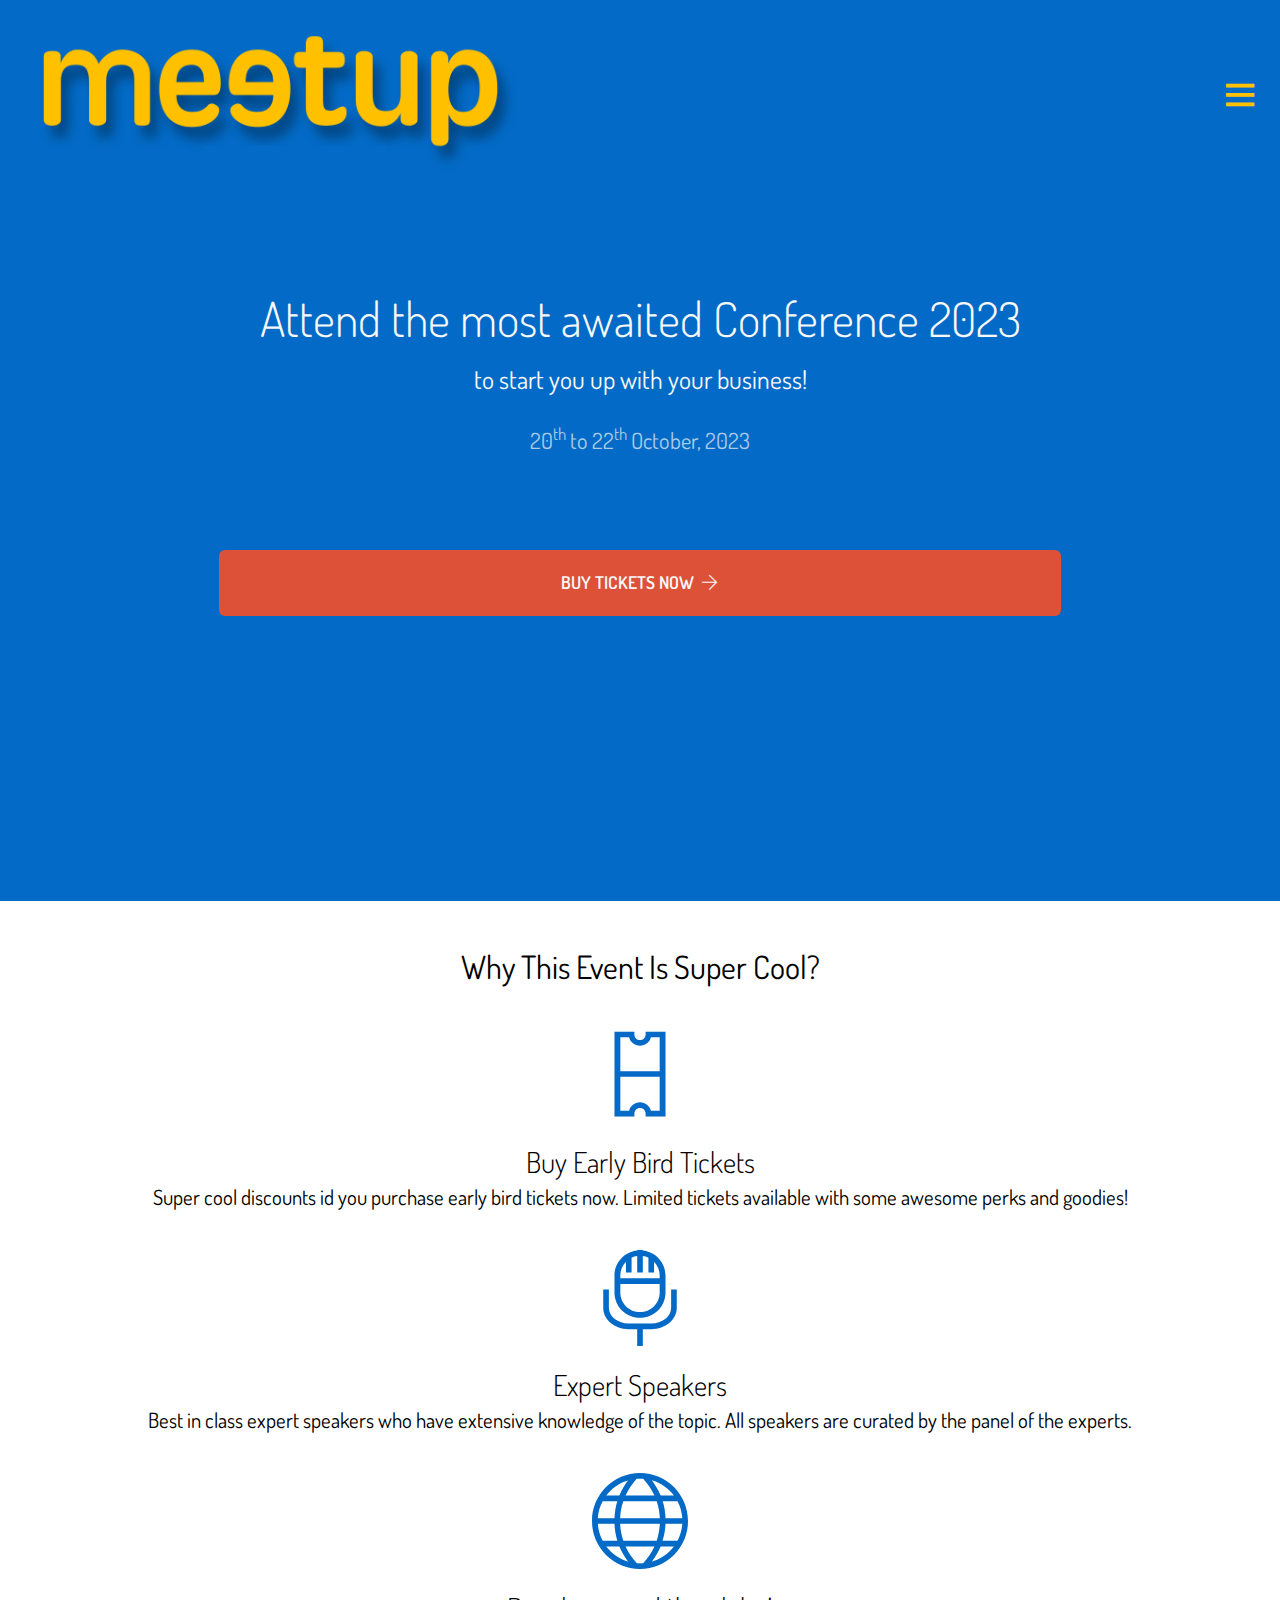
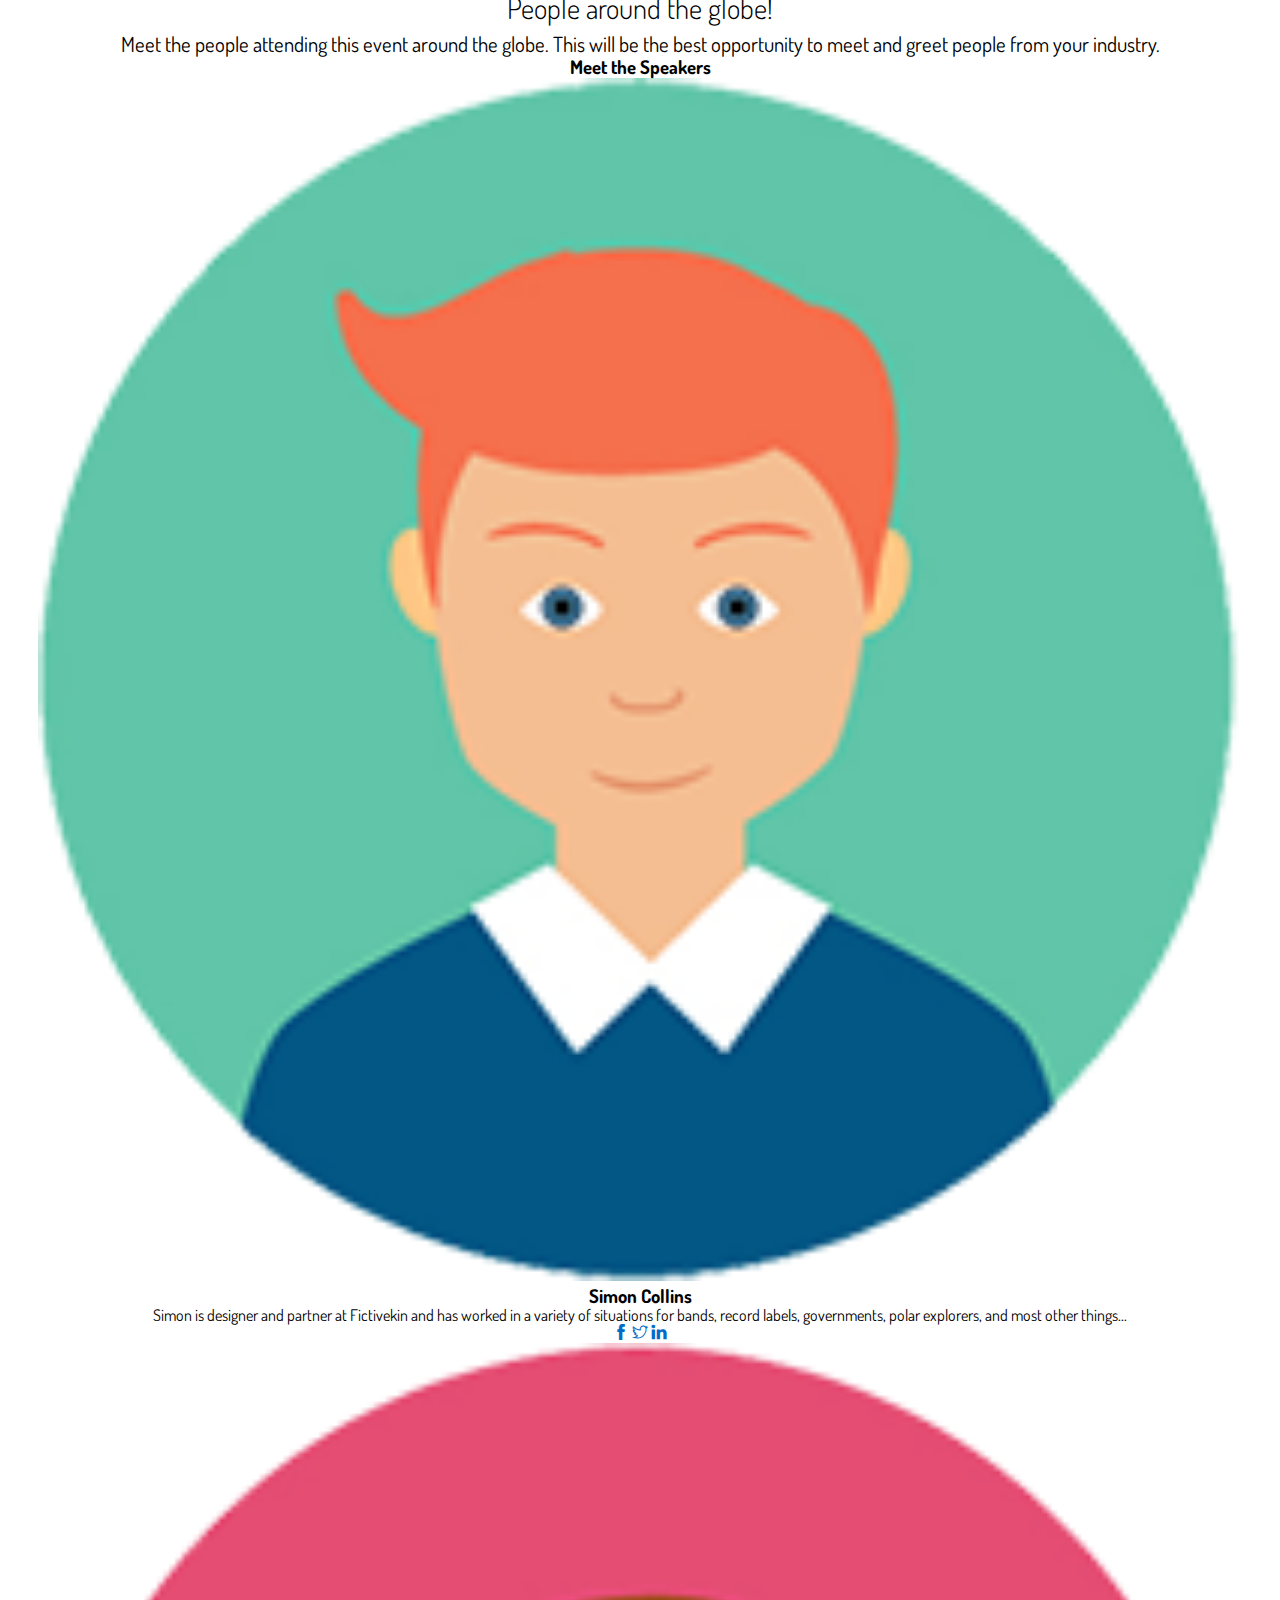
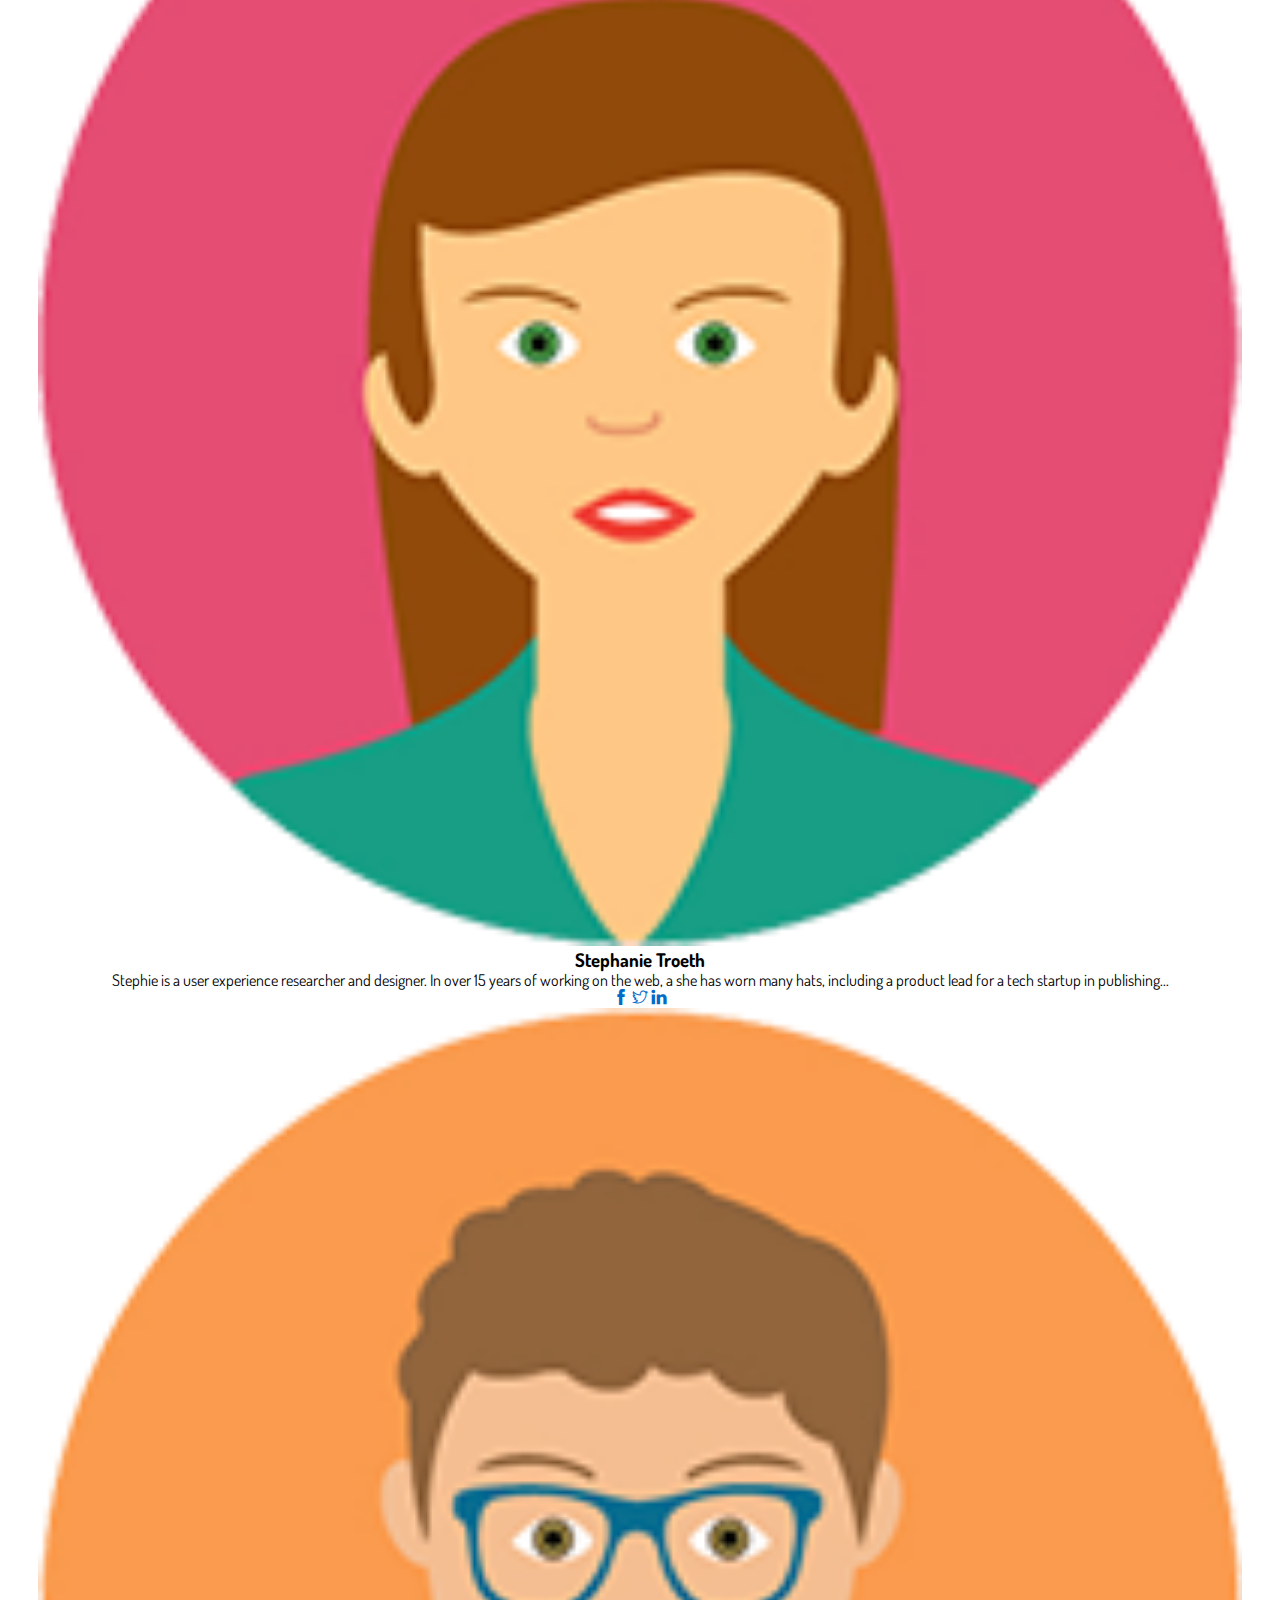
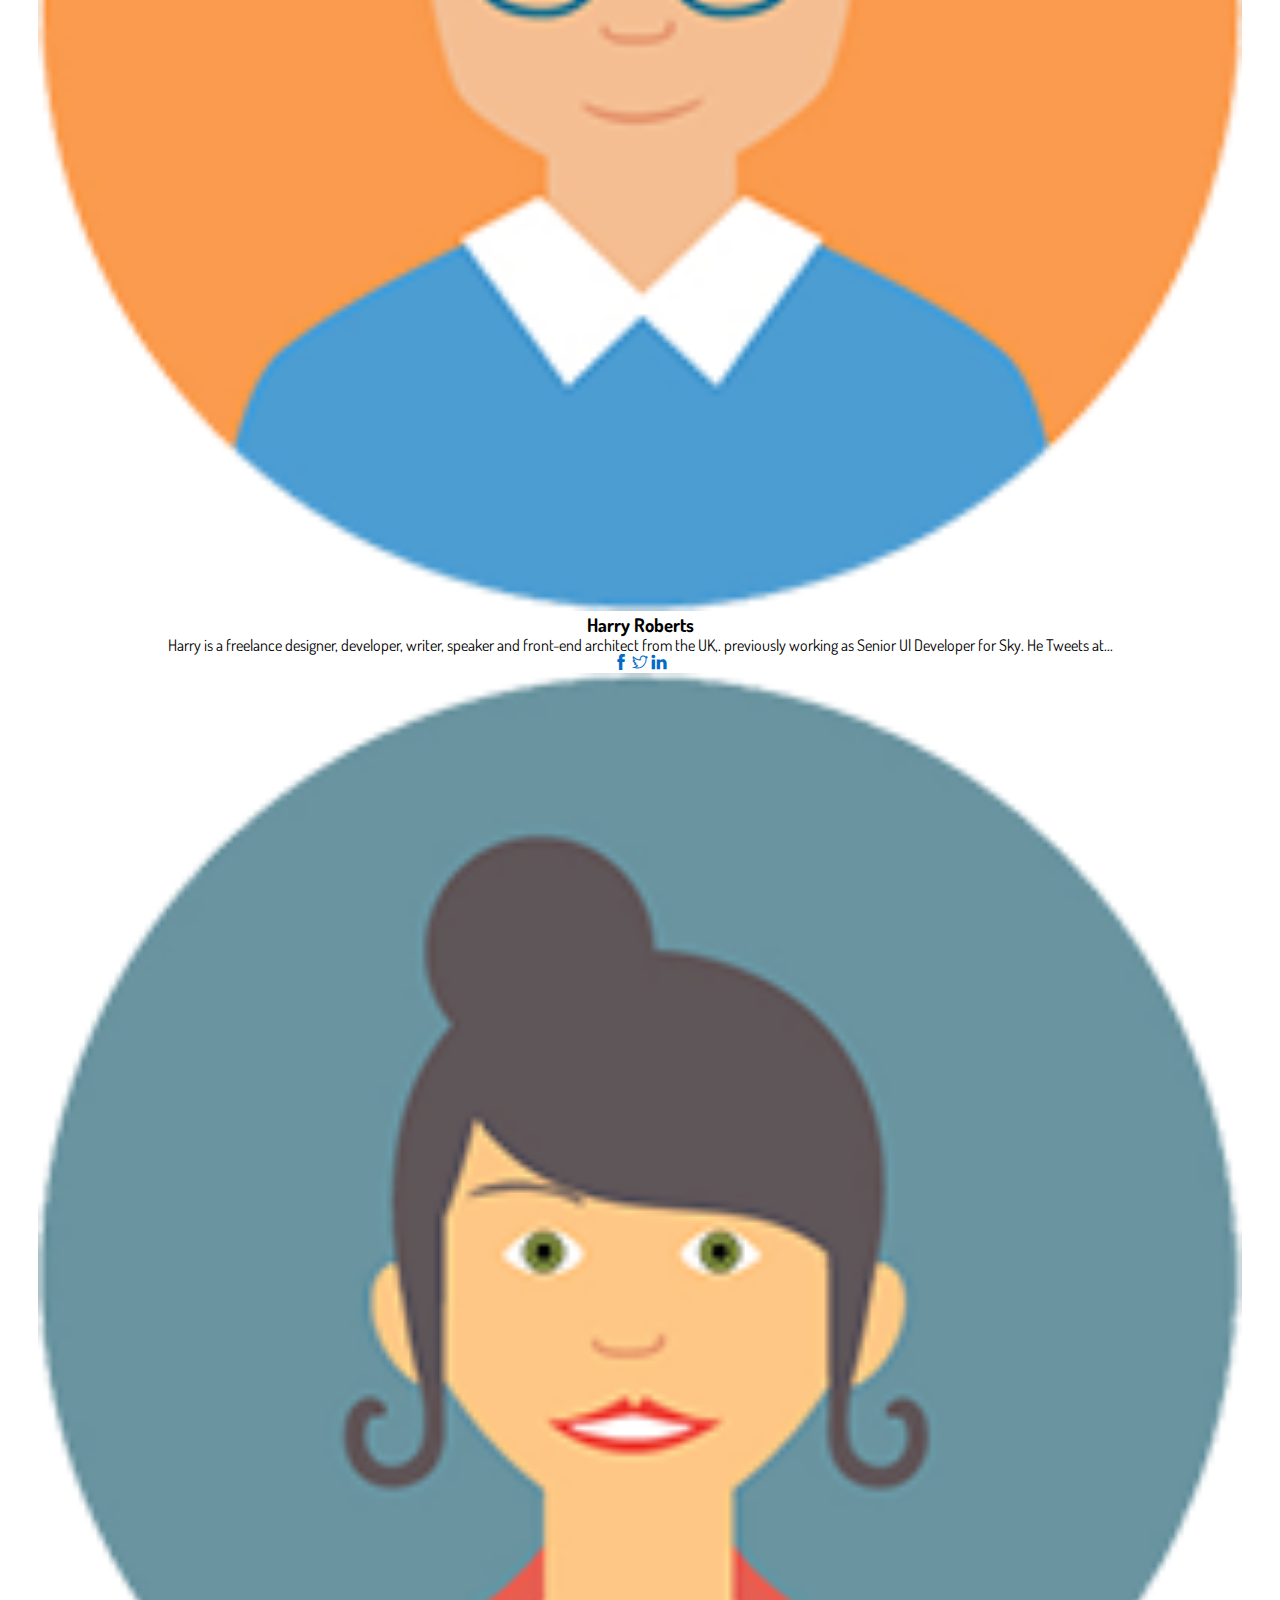
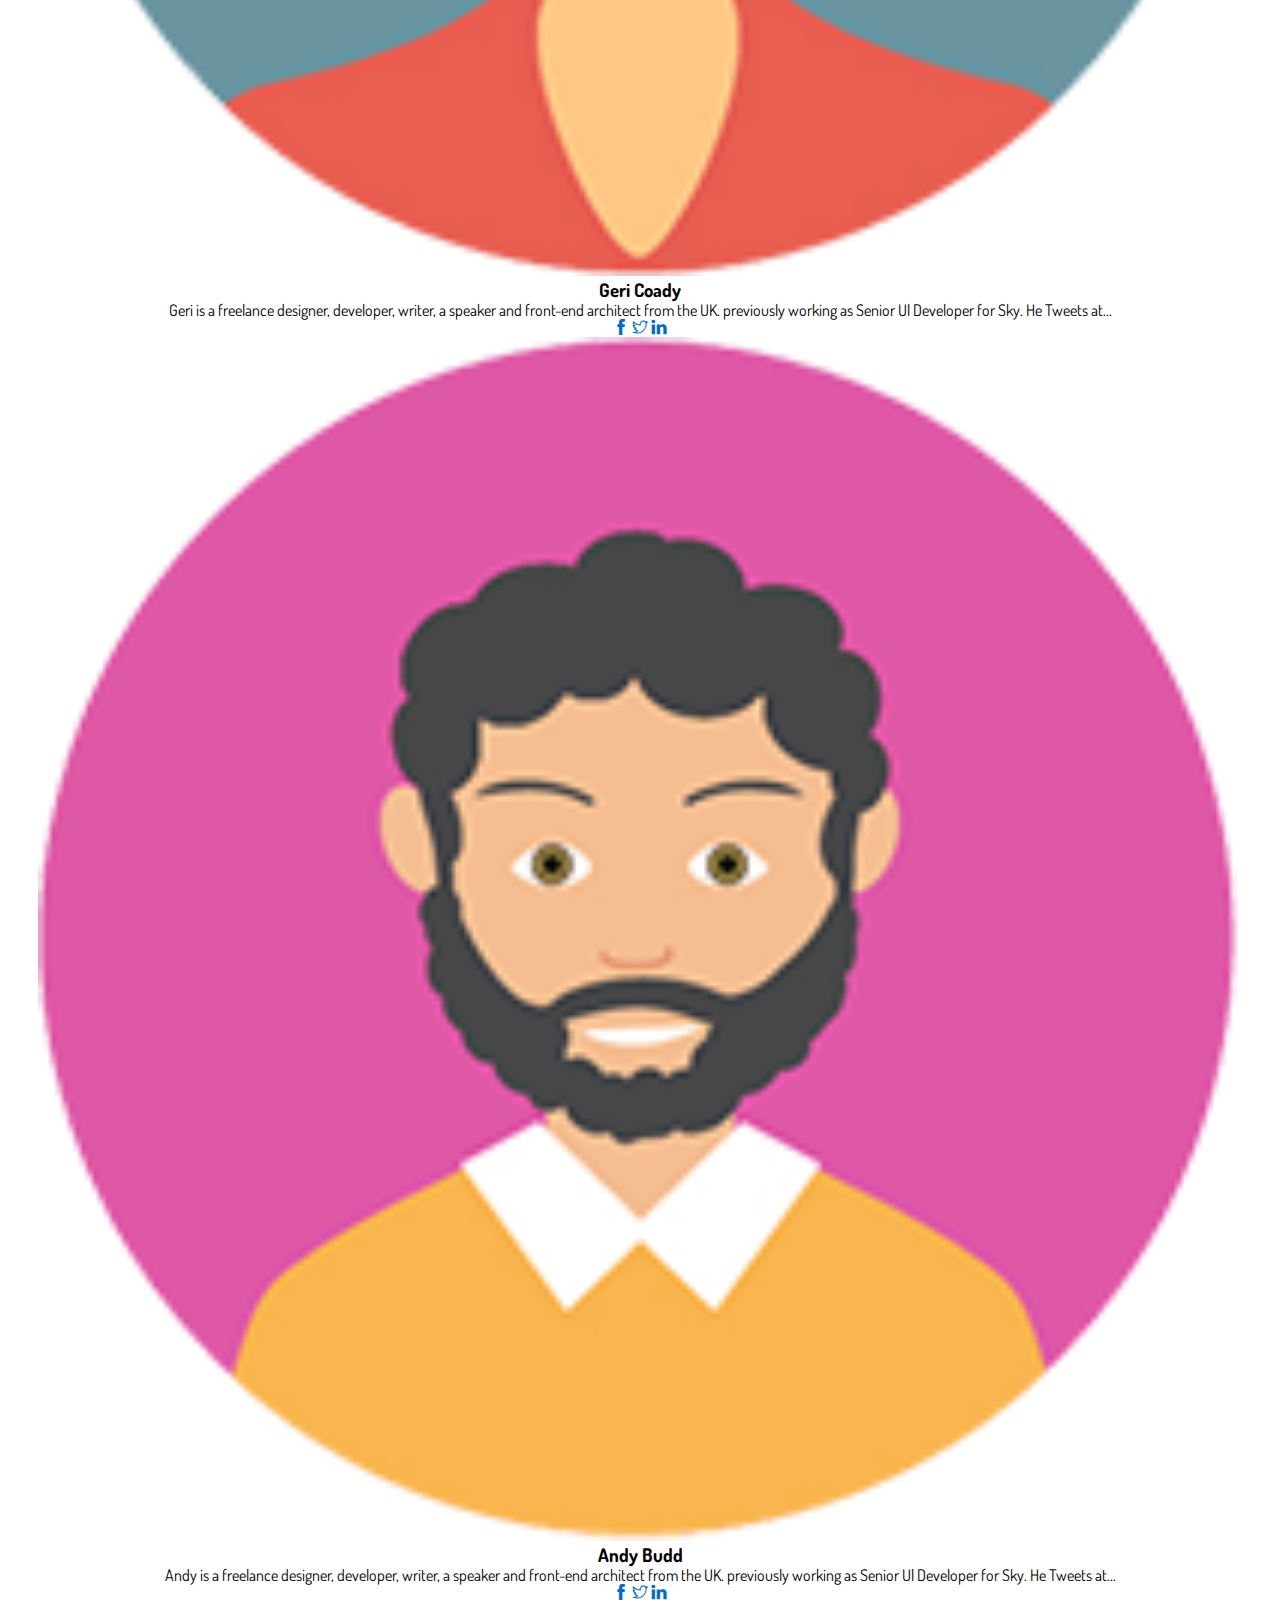
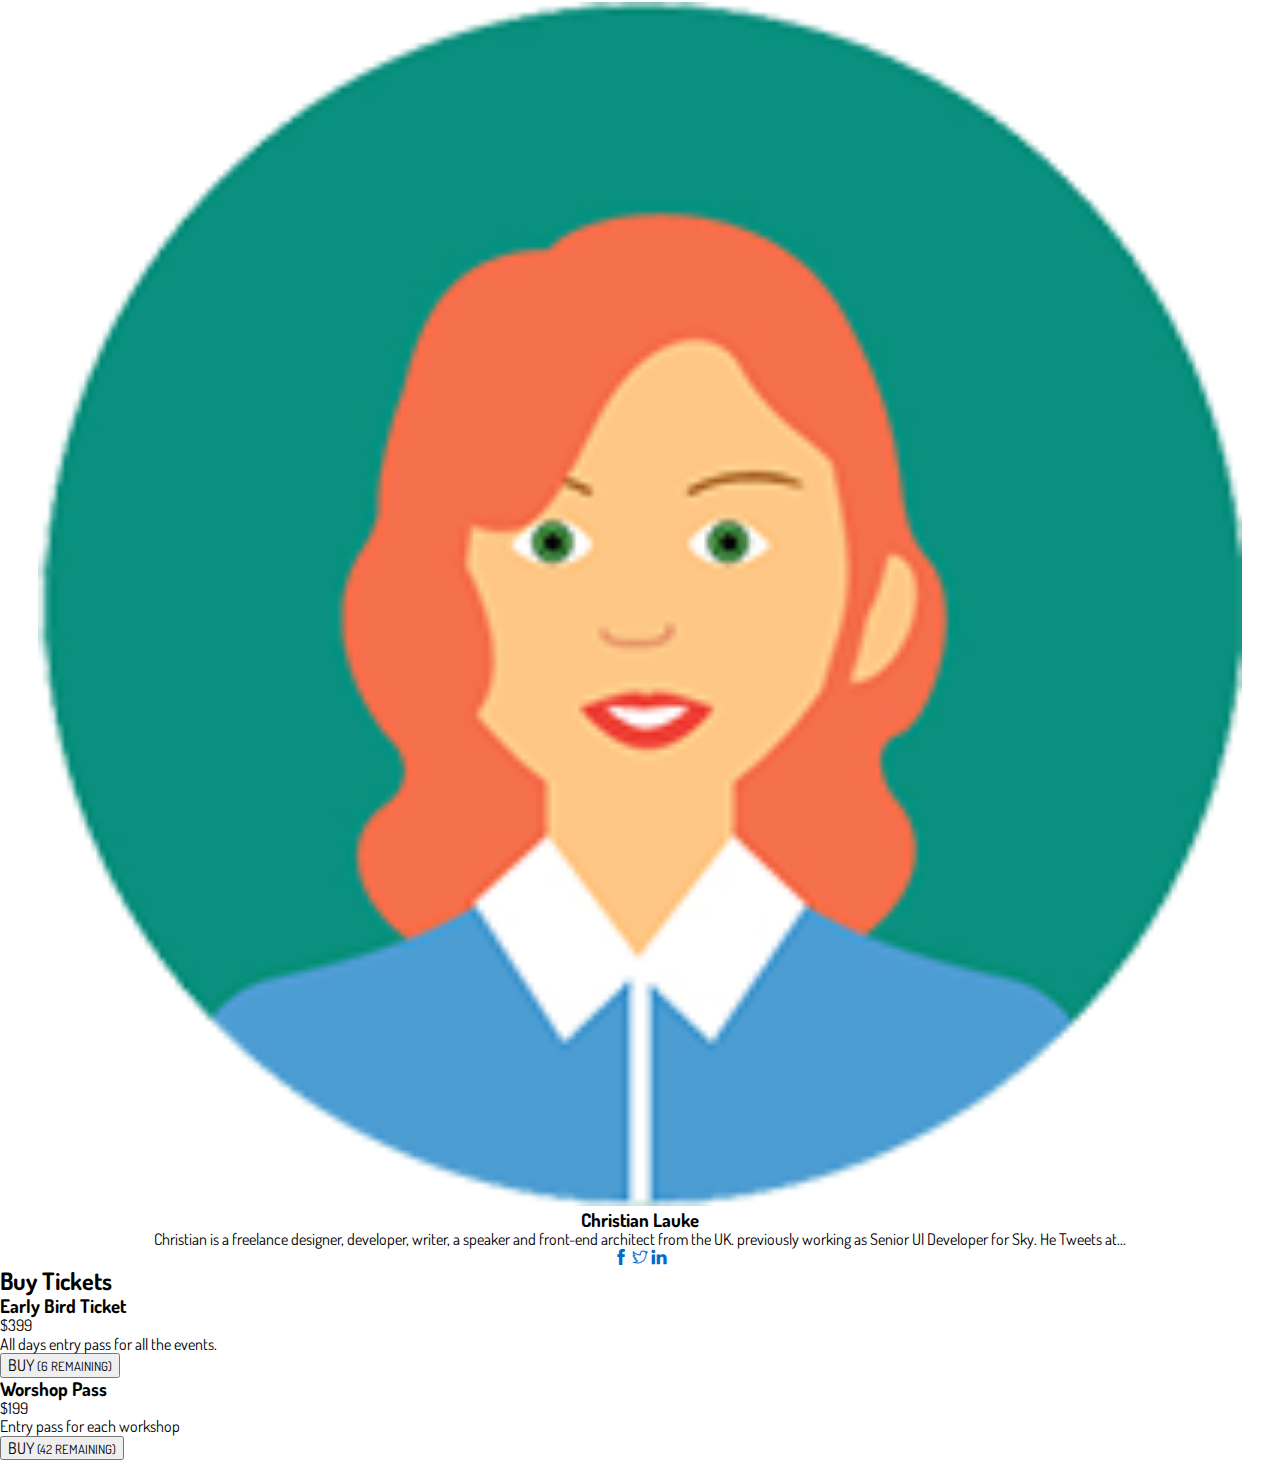
==== EX02-es_layout_meetup/index.html @ c88eb869 "new" ====
<!DOCTYPE html>
<html lang="en">
<head>
    <meta charset="UTF-8">
    <meta http-equiv="X-UA-Compatible" content="IE=edge">
    <meta name="viewport" content="width=device-width, initial-scale=1.0">
    <title>Document</title>
    <link rel="preconnect" href="https://fonts.googleapis.com">
    <link rel="preconnect" href="https://fonts.gstatic.com" crossorigin>
    <link rel="stylesheet" href="./css/normalize.css">
    <link href="https://fonts.googleapis.com/css2?family=Dosis:wght@200..800&display=swap" rel="stylesheet">
    <link rel="stylesheet" href="./icon-fonts/themify-icons.css">
    <link rel="stylesheet" href="./css/style.css">
</head>
<body>
    <section id="header">
        <div class="header-logo">
            <img src="./img/meetup-logo.png" alt="">
        </div>
        <div class="header-nav">
            <div class="burger-icon">
                <i class="ti-menu"></i>
            </div>
            <ul class="main-nav">
                <li class="nav-link">ABOUT</li>
                <li class="nav-link">BUY TICKETS</li>
                <li class="nav-link">SPEAKERS</li>
                <li class="nav-link">CAONTACT</li>
            </ul>
        </div>
    </section>
    <section class="hero">
        <div class="container">
            <div class="text-content">
                <h1 class="hero-title">
                    Attend the most awaited Conference 2023
                </h1>
                <p class="hero-p">
                    to start you up with your business!
                </p>
                <p class="hero-small">20<sup>th</sup> to 22<sup>th</sup> October, 2023</p>
                <div class="btn-hero">
                    <p>BUY TICKETS NOW</p>
                    <i class="ti-arrow-right"></i>
                </div>
                <div class="hero-img">
                    <img src="./img/rocket.png" alt="">
                </div>
            </div>
        </div>
    </section>
    <section class="main">
        <div class="container">
            <div class="main-actions">
                <h1 class="main-title">
                    Why This Event Is  Super Cool?
                </h1>
                <div class="action">
                    <div class="action-img">
                        <i class="ti-ticket"></i>
                    </div>
                    <h3 class="action-title">
                        Buy Early Bird Tickets
                    </h3>
                    <p class="action-p">
                        Super cool discounts id you purchase early bird tickets now. Limited tickets available with some awesome perks and goodies!
                    </p>
                </div>
                <div class="action">
                    <div class="action-img">
                        <i class="ti-microphone"></i>
                    </div>
                    <h3 class="action-title">
                        Expert Speakers
                    </h3>
                    <p class="action-p">
                        Best in class expert speakers who have extensive knowledge of the topic. All speakers are curated by the panel of the experts.
                    </p>
                </div>
                <div class="action">
                    <div class="action-img">
                        <i class="ti-world"></i>
                    </div>
                    <h3 class="action-title">
                        People around the globe!
                    </h3>
                    <p class="action-p">
                        Meet the people attending this event around the globe. This will be the best opportunity to meet and greet people from your industry.
                    </p>
                </div>
            </div>
            <div class="main-speakers">
                <h3 class="speakers-title">
                    Meet the Speakers
                </h3>
                <div class="speakers-cards">
                    <div class="speaker-card">
                        <div class="speaker-img">
                            <img src="./img/speaker-1.png" alt="">
                        </div>
                        <h3 class="speaker-name">
                            Simon Collins
                        </h3>
                        <p class="speaker-description">
                            Simon is designer and partner at Fictivekin and has worked in a variety of situations for bands, record labels, governments, polar explorers, and most other things...
                        </p>
                        <div class="speaker-social">
                            <i class="ti-facebook"></i>
                            <i class="ti-twitter"></i>
                            <i class="ti-linkedin"></i>
                        </div>
                    </div>
                    <div class="speaker-card">
                        <div class="speaker-img">
                            <img src="./img/speaker-2.png" alt="">
                        </div>
                        <h3 class="speaker-name">
                            Stephanie Troeth
                        </h3>
                        <p class="speaker-description">
                            Stephie is a user experience researcher and designer. In over 15 years of working on the web, a she has worn many hats, including a product lead for a tech startup in publishing...
                        </p>
                        <div class="speaker-social">
                            <i class="ti-facebook"></i>
                            <i class="ti-twitter"></i>
                            <i class="ti-linkedin"></i>
                        </div>
                    </div>
                    <div class="speaker-card">
                        <div class="speaker-img">
                            <img src="./img/speaker-3.png" alt="">
                        </div>
                        <h3 class="speaker-name">
                            Harry Roberts
                        </h3>
                        <p class="speaker-description">
                            Harry is a freelance designer, developer, writer, speaker and front-end architect from the UK,. previously working as Senior Ul Developer for Sky.
                            He Tweets at...
                        </p>
                        <div class="speaker-social">
                            <i class="ti-facebook"></i>
                            <i class="ti-twitter"></i>
                            <i class="ti-linkedin"></i>
                        </div>
                    </div>
                    <div class="speaker-card">
                        <div class="speaker-img">
                            <img src="./img/speaker-4.png" alt="">
                        </div>
                        <h3 class="speaker-name">
                            Geri Coady
                        </h3>
                        <p class="speaker-description">
                            Geri is a freelance designer, developer, writer, a speaker and front-end architect from the UK. previously working as Senior Ul Developer for Sky.
                            He Tweets at...
                        </p>
                        <div class="speaker-social">
                            <i class="ti-facebook"></i>
                            <i class="ti-twitter"></i>
                            <i class="ti-linkedin"></i>
                        </div>
                    </div>
                    <div class="speaker-card">
                        <div class="speaker-img">
                            <img src="./img/speaker-5.png" alt="">
                        </div>
                        <h3 class="speaker-name">
                            Andy Budd
                        </h3>
                        <p class="speaker-description">
                            Andy is a freelance designer, developer, writer, a speaker and front-end architect from the UK. previously working as Senior Ul Developer for Sky.
                            He Tweets at...
                        </p>
                        <div class="speaker-social">
                            <i class="ti-facebook"></i>
                            <i class="ti-twitter"></i>
                            <i class="ti-linkedin"></i>
                        </div>
                    </div>
                    <div class="speaker-card">
                        <div class="speaker-img">
                            <img src="./img/speaker-6.png" alt="">
                        </div>
                        <h3 class="speaker-name">
                            Christian Lauke
                        </h3>
                        <p class="speaker-description">
                            Christian is a freelance designer, developer, writer, a speaker and front-end architect from the UK. previously working as Senior Ul Developer for Sky.
                            He Tweets at...
                        </p>
                        <div class="speaker-social">
                            <i class="ti-facebook"></i>
                            <i class="ti-twitter"></i>
                            <i class="ti-linkedin"></i>
                        </div>
                    </div>
                </div>
        </div>
    </section>
    <section class="cta">
        <h2 class="cta-title">
            Buy Tickets
        </h2>
        <div class="cta-options">
            <div class="cta-option">
                <h3 class="cta-option-title">Early Bird Ticket</h3>
                <div class="cta-option-price">
                    $399
                </div>
                <p class="cta-option-description">
                    All days entry pass for all the events.
                </p>
                <button class="cta-option-btn">BUY <small>(6 REMAINING)</small></button>
            </div>
            <div class="cta-option">
                <h3 class="cta-option-title">Worshop Pass</h3>
                <div class="cta-option-price">
                    $199
                </div>
                <p class="cta-option-description">
                    Entry pass for each workshop
                </p>
                <button class="cta-option-btn">BUY <small>(42 REMAINING)</small></button>
            </div>
        </div>
    </section>
</body>
</html>
---- EX02-es_layout_meetup/icon-fonts/themify-icons.css ----
@font-face {
	font-family: 'themify';
	src:url('fonts/themify.eot?-fvbane');
	src:url('fonts/themify.eot?#iefix-fvbane') format('embedded-opentype'),
		url('fonts/themify.woff?-fvbane') format('woff'),
		url('fonts/themify.ttf?-fvbane') format('truetype'),
		url('fonts/themify.svg?-fvbane#themify') format('svg');
	font-weight: normal;
	font-style: normal;
}

[class^="ti-"], [class*=" ti-"] {
	font-family: 'themify';
	speak: none;
	font-style: normal;
	font-weight: normal;
	font-variant: normal;
	text-transform: none;
	line-height: 1;

	/* Better Font Rendering =========== */
	-webkit-font-smoothing: antialiased;
	-moz-osx-font-smoothing: grayscale;
}

.ti-wand:before {
	content: "\e600";
}
.ti-volume:before {
	content: "\e601";
}
.ti-user:before {
	content: "\e602";
}
.ti-unlock:before {
	content: "\e603";
}
.ti-unlink:before {
	content: "\e604";
}
.ti-trash:before {
	content: "\e605";
}
.ti-thought:before {
	content: "\e606";
}
.ti-target:before {
	content: "\e607";
}
.ti-tag:before {
	content: "\e608";
}
.ti-tablet:before {
	content: "\e609";
}
.ti-star:before {
	content: "\e60a";
}
.ti-spray:before {
	content: "\e60b";
}
.ti-signal:before {
	content: "\e60c";
}
.ti-shopping-cart:before {
	content: "\e60d";
}
.ti-shopping-cart-full:before {
	content: "\e60e";
}
.ti-settings:before {
	content: "\e60f";
}
.ti-search:before {
	content: "\e610";
}
.ti-zoom-in:before {
	content: "\e611";
}
.ti-zoom-out:before {
	content: "\e612";
}
.ti-cut:before {
	content: "\e613";
}
.ti-ruler:before {
	content: "\e614";
}
.ti-ruler-pencil:before {
	content: "\e615";
}
.ti-ruler-alt:before {
	content: "\e616";
}
.ti-bookmark:before {
	content: "\e617";
}
.ti-bookmark-alt:before {
	content: "\e618";
}
.ti-reload:before {
	content: "\e619";
}
.ti-plus:before {
	content: "\e61a";
}
.ti-pin:before {
	content: "\e61b";
}
.ti-pencil:before {
	content: "\e61c";
}
.ti-pencil-alt:before {
	content: "\e61d";
}
.ti-paint-roller:before {
	content: "\e61e";
}
.ti-paint-bucket:before {
	content: "\e61f";
}
.ti-na:before {
	content: "\e620";
}
.ti-mobile:before {
	content: "\e621";
}
.ti-minus:before {
	content: "\e622";
}
.ti-medall:before {
	content: "\e623";
}
.ti-medall-alt:before {
	content: "\e624";
}
.ti-marker:before {
	content: "\e625";
}
.ti-marker-alt:before {
	content: "\e626";
}
.ti-arrow-up:before {
	content: "\e627";
}
.ti-arrow-right:before {
	content: "\e628";
}
.ti-arrow-left:before {
	content: "\e629";
}
.ti-arrow-down:before {
	content: "\e62a";
}
.ti-lock:before {
	content: "\e62b";
}
.ti-location-arrow:before {
	content: "\e62c";
}
.ti-link:before {
	content: "\e62d";
}
.ti-layout:before {
	content: "\e62e";
}
.ti-layers:before {
	content: "\e62f";
}
.ti-layers-alt:before {
	content: "\e630";
}
.ti-key:before {
	content: "\e631";
}
.ti-import:before {
	content: "\e632";
}
.ti-image:before {
	content: "\e633";
}
.ti-heart:before {
	content: "\e634";
}
.ti-heart-broken:before {
	content: "\e635";
}
.ti-hand-stop:before {
	content: "\e636";
}
.ti-hand-open:before {
	content: "\e637";
}
.ti-hand-drag:before {
	content: "\e638";
}
.ti-folder:before {
	content: "\e639";
}
.ti-flag:before {
	content: "\e63a";
}
.ti-flag-alt:before {
	content: "\e63b";
}
.ti-flag-alt-2:before {
	content: "\e63c";
}
.ti-eye:before {
	content: "\e63d";
}
.ti-export:before {
	content: "\e63e";
}
.ti-exchange-vertical:before {
	content: "\e63f";
}
.ti-desktop:before {
	content: "\e640";
}
.ti-cup:before {
	content: "\e641";
}
.ti-crown:before {
	content: "\e642";
}
.ti-comments:before {
	content: "\e643";
}
.ti-comment:before {
	content: "\e644";
}
.ti-comment-alt:before {
	content: "\e645";
}
.ti-close:before {
	content: "\e646";
}
.ti-clip:before {
	content: "\e647";
}
.ti-angle-up:before {
	content: "\e648";
}
.ti-angle-right:before {
	content: "\e649";
}
.ti-angle-left:before {
	content: "\e64a";
}
.ti-angle-down:before {
	content: "\e64b";
}
.ti-check:before {
	content: "\e64c";
}
.ti-check-box:before {
	content: "\e64d";
}
.ti-camera:before {
	content: "\e64e";
}
.ti-announcement:before {
	content: "\e64f";
}
.ti-brush:before {
	content: "\e650";
}
.ti-briefcase:before {
	content: "\e651";
}
.ti-bolt:before {
	content: "\e652";
}
.ti-bolt-alt:before {
	content: "\e653";
}
.ti-blackboard:before {
	content: "\e654";
}
.ti-bag:before {
	content: "\e655";
}
.ti-move:before {
	content: "\e656";
}
.ti-arrows-vertical:before {
	content: "\e657";
}
.ti-arrows-horizontal:before {
	content: "\e658";
}
.ti-fullscreen:before {
	content: "\e659";
}
.ti-arrow-top-right:before {
	content: "\e65a";
}
.ti-arrow-top-left:before {
	content: "\e65b";
}
.ti-arrow-circle-up:before {
	content: "\e65c";
}
.ti-arrow-circle-right:before {
	content: "\e65d";
}
.ti-arrow-circle-left:before {
	content: "\e65e";
}
.ti-arrow-circle-down:before {
	content: "\e65f";
}
.ti-angle-double-up:before {
	content: "\e660";
}
.ti-angle-double-right:before {
	content: "\e661";
}
.ti-angle-double-left:before {
	content: "\e662";
}
.ti-angle-double-down:before {
	content: "\e663";
}
.ti-zip:before {
	content: "\e664";
}
.ti-world:before {
	content: "\e665";
}
.ti-wheelchair:before {
	content: "\e666";
}
.ti-view-list:before {
	content: "\e667";
}
.ti-view-list-alt:before {
	content: "\e668";
}
.ti-view-grid:before {
	content: "\e669";
}
.ti-uppercase:before {
	content: "\e66a";
}
.ti-upload:before {
	content: "\e66b";
}
.ti-underline:before {
	content: "\e66c";
}
.ti-truck:before {
	content: "\e66d";
}
.ti-timer:before {
	content: "\e66e";
}
.ti-ticket:before {
	content: "\e66f";
}
.ti-thumb-up:before {
	content: "\e670";
}
.ti-thumb-down:before {
	content: "\e671";
}
.ti-text:before {
	content: "\e672";
}
.ti-stats-up:before {
	content: "\e673";
}
.ti-stats-down:before {
	content: "\e674";
}
.ti-split-v:before {
	content: "\e675";
}
.ti-split-h:before {
	content: "\e676";
}
.ti-smallcap:before {
	content: "\e677";
}
.ti-shine:before {
	content: "\e678";
}
.ti-shift-right:before {
	content: "\e679";
}
.ti-shift-left:before {
	content: "\e67a";
}
.ti-shield:before {
	content: "\e67b";
}
.ti-notepad:before {
	content: "\e67c";
}
.ti-server:before {
	content: "\e67d";
}
.ti-quote-right:before {
	content: "\e67e";
}
.ti-quote-left:before {
	content: "\e67f";
}
.ti-pulse:before {
	content: "\e680";
}
.ti-printer:before {
	content: "\e681";
}
.ti-power-off:before {
	content: "\e682";
}
.ti-plug:before {
	content: "\e683";
}
.ti-pie-chart:before {
	content: "\e684";
}
.ti-paragraph:before {
	content: "\e685";
}
.ti-panel:before {
	content: "\e686";
}
.ti-package:before {
	content: "\e687";
}
.ti-music:before {
	content: "\e688";
}
.ti-music-alt:before {
	content: "\e689";
}
.ti-mouse:before {
	content: "\e68a";
}
.ti-mouse-alt:before {
	content: "\e68b";
}
.ti-money:before {
	content: "\e68c";
}
.ti-microphone:before {
	content: "\e68d";
}
.ti-menu:before {
	content: "\e68e";
}
.ti-menu-alt:before {
	content: "\e68f";
}
.ti-map:before {
	content: "\e690";
}
.ti-map-alt:before {
	content: "\e691";
}
.ti-loop:before {
	content: "\e692";
}
.ti-location-pin:before {
	content: "\e693";
}
.ti-list:before {
	content: "\e694";
}
.ti-light-bulb:before {
	content: "\e695";
}
.ti-Italic:before {
	content: "\e696";
}
.ti-info:before {
	content: "\e697";
}
.ti-infinite:before {
	content: "\e698";
}
.ti-id-badge:before {
	content: "\e699";
}
.ti-hummer:before {
	content: "\e69a";
}
.ti-home:before {
	content: "\e69b";
}
.ti-help:before {
	content: "\e69c";
}
.ti-headphone:before {
	content: "\e69d";
}
.ti-harddrives:before {
	content: "\e69e";
}
.ti-harddrive:before {
	content: "\e69f";
}
.ti-gift:before {
	content: "\e6a0";
}
.ti-game:before {
	content: "\e6a1";
}
.ti-filter:before {
	content: "\e6a2";
}
.ti-files:before {
	content: "\e6a3";
}
.ti-file:before {
	content: "\e6a4";
}
.ti-eraser:before {
	content: "\e6a5";
}
.ti-envelope:before {
	content: "\e6a6";
}
.ti-download:before {
	content: "\e6a7";
}
.ti-direction:before {
	content: "\e6a8";
}
.ti-direction-alt:before {
	content: "\e6a9";
}
.ti-dashboard:before {
	content: "\e6aa";
}
.ti-control-stop:before {
	content: "\e6ab";
}
.ti-control-shuffle:before {
	content: "\e6ac";
}
.ti-control-play:before {
	content: "\e6ad";
}
.ti-control-pause:before {
	content: "\e6ae";
}
.ti-control-forward:before {
	content: "\e6af";
}
.ti-control-backward:before {
	content: "\e6b0";
}
.ti-cloud:before {
	content: "\e6b1";
}
.ti-cloud-up:before {
	content: "\e6b2";
}
.ti-cloud-down:before {
	content: "\e6b3";
}
.ti-clipboard:before {
	content: "\e6b4";
}
.ti-car:before {
	content: "\e6b5";
}
.ti-calendar:before {
	content: "\e6b6";
}
.ti-book:before {
	content: "\e6b7";
}
.ti-bell:before {
	content: "\e6b8";
}
.ti-basketball:before {
	content: "\e6b9";
}
.ti-bar-chart:before {
	content: "\e6ba";
}
.ti-bar-chart-alt:before {
	content: "\e6bb";
}
.ti-back-right:before {
	content: "\e6bc";
}
.ti-back-left:before {
	content: "\e6bd";
}
.ti-arrows-corner:before {
	content: "\e6be";
}
.ti-archive:before {
	content: "\e6bf";
}
.ti-anchor:before {
	content: "\e6c0";
}
.ti-align-right:before {
	content: "\e6c1";
}
.ti-align-left:before {
	content: "\e6c2";
}
.ti-align-justify:before {
	content: "\e6c3";
}
.ti-align-center:before {
	content: "\e6c4";
}
.ti-alert:before {
	content: "\e6c5";
}
.ti-alarm-clock:before {
	content: "\e6c6";
}
.ti-agenda:before {
	content: "\e6c7";
}
.ti-write:before {
	content: "\e6c8";
}
.ti-window:before {
	content: "\e6c9";
}
.ti-widgetized:before {
	content: "\e6ca";
}
.ti-widget:before {
	content: "\e6cb";
}
.ti-widget-alt:before {
	content: "\e6cc";
}
.ti-wallet:before {
	content: "\e6cd";
}
.ti-video-clapper:before {
	content: "\e6ce";
}
.ti-video-camera:before {
	content: "\e6cf";
}
.ti-vector:before {
	content: "\e6d0";
}
.ti-themify-logo:before {
	content: "\e6d1";
}
.ti-themify-favicon:before {
	content: "\e6d2";
}
.ti-themify-favicon-alt:before {
	content: "\e6d3";
}
.ti-support:before {
	content: "\e6d4";
}
.ti-stamp:before {
	content: "\e6d5";
}
.ti-split-v-alt:before {
	content: "\e6d6";
}
.ti-slice:before {
	content: "\e6d7";
}
.ti-shortcode:before {
	content: "\e6d8";
}
.ti-shift-right-alt:before {
	content: "\e6d9";
}
.ti-shift-left-alt:before {
	content: "\e6da";
}
.ti-ruler-alt-2:before {
	content: "\e6db";
}
.ti-receipt:before {
	content: "\e6dc";
}
.ti-pin2:before {
	content: "\e6dd";
}
.ti-pin-alt:before {
	content: "\e6de";
}
.ti-pencil-alt2:before {
	content: "\e6df";
}
.ti-palette:before {
	content: "\e6e0";
}
.ti-more:before {
	content: "\e6e1";
}
.ti-more-alt:before {
	content: "\e6e2";
}
.ti-microphone-alt:before {
	content: "\e6e3";
}
.ti-magnet:before {
	content: "\e6e4";
}
.ti-line-double:before {
	content: "\e6e5";
}
.ti-line-dotted:before {
	content: "\e6e6";
}
.ti-line-dashed:before {
	content: "\e6e7";
}
.ti-layout-width-full:before {
	content: "\e6e8";
}
.ti-layout-width-default:before {
	content: "\e6e9";
}
.ti-layout-width-default-alt:before {
	content: "\e6ea";
}
.ti-layout-tab:before {
	content: "\e6eb";
}
.ti-layout-tab-window:before {
	content: "\e6ec";
}
.ti-layout-tab-v:before {
	content: "\e6ed";
}
.ti-layout-tab-min:before {
	content: "\e6ee";
}
.ti-layout-slider:before {
	content: "\e6ef";
}
.ti-layout-slider-alt:before {
	content: "\e6f0";
}
.ti-layout-sidebar-right:before {
	content: "\e6f1";
}
.ti-layout-sidebar-none:before {
	content: "\e6f2";
}
.ti-layout-sidebar-left:before {
	content: "\e6f3";
}
.ti-layout-placeholder:before {
	content: "\e6f4";
}
.ti-layout-menu:before {
	content: "\e6f5";
}
.ti-layout-menu-v:before {
	content: "\e6f6";
}
.ti-layout-menu-separated:before {
	content: "\e6f7";
}
.ti-layout-menu-full:before {
	content: "\e6f8";
}
.ti-layout-media-right-alt:before {
	content: "\e6f9";
}
.ti-layout-media-right:before {
	content: "\e6fa";
}
.ti-layout-media-overlay:before {
	content: "\e6fb";
}
.ti-layout-media-overlay-alt:before {
	content: "\e6fc";
}
.ti-layout-media-overlay-alt-2:before {
	content: "\e6fd";
}
.ti-layout-media-left-alt:before {
	content: "\e6fe";
}
.ti-layout-media-left:before {
	content: "\e6ff";
}
.ti-layout-media-center-alt:before {
	content: "\e700";
}
.ti-layout-media-center:before {
	content: "\e701";
}
.ti-layout-list-thumb:before {
	content: "\e702";
}
.ti-layout-list-thumb-alt:before {
	content: "\e703";
}
.ti-layout-list-post:before {
	content: "\e704";
}
.ti-layout-list-large-image:before {
	content: "\e705";
}
.ti-layout-line-solid:before {
	content: "\e706";
}
.ti-layout-grid4:before {
	content: "\e707";
}
.ti-layout-grid3:before {
	content: "\e708";
}
.ti-layout-grid2:before {
	content: "\e709";
}
.ti-layout-grid2-thumb:before {
	content: "\e70a";
}
.ti-layout-cta-right:before {
	content: "\e70b";
}
.ti-layout-cta-left:before {
	content: "\e70c";
}
.ti-layout-cta-center:before {
	content: "\e70d";
}
.ti-layout-cta-btn-right:before {
	content: "\e70e";
}
.ti-layout-cta-btn-left:before {
	content: "\e70f";
}
.ti-layout-column4:before {
	content: "\e710";
}
.ti-layout-column3:before {
	content: "\e711";
}
.ti-layout-column2:before {
	content: "\e712";
}
.ti-layout-accordion-separated:before {
	content: "\e713";
}
.ti-layout-accordion-merged:before {
	content: "\e714";
}
.ti-layout-accordion-list:before {
	content: "\e715";
}
.ti-ink-pen:before {
	content: "\e716";
}
.ti-info-alt:before {
	content: "\e717";
}
.ti-help-alt:before {
	content: "\e718";
}
.ti-headphone-alt:before {
	content: "\e719";
}
.ti-hand-point-up:before {
	content: "\e71a";
}
.ti-hand-point-right:before {
	content: "\e71b";
}
.ti-hand-point-left:before {
	content: "\e71c";
}
.ti-hand-point-down:before {
	content: "\e71d";
}
.ti-gallery:before {
	content: "\e71e";
}
.ti-face-smile:before {
	content: "\e71f";
}
.ti-face-sad:before {
	content: "\e720";
}
.ti-credit-card:before {
	content: "\e721";
}
.ti-control-skip-forward:before {
	content: "\e722";
}
.ti-control-skip-backward:before {
	content: "\e723";
}
.ti-control-record:before {
	content: "\e724";
}
.ti-control-eject:before {
	content: "\e725";
}
.ti-comments-smiley:before {
	content: "\e726";
}
.ti-brush-alt:before {
	content: "\e727";
}
.ti-youtube:before {
	content: "\e728";
}
.ti-vimeo:before {
	content: "\e729";
}
.ti-twitter:before {
	content: "\e72a";
}
.ti-time:before {
	content: "\e72b";
}
.ti-tumblr:before {
	content: "\e72c";
}
.ti-skype:before {
	content: "\e72d";
}
.ti-share:before {
	content: "\e72e";
}
.ti-share-alt:before {
	content: "\e72f";
}
.ti-rocket:before {
	content: "\e730";
}
.ti-pinterest:before {
	content: "\e731";
}
.ti-new-window:before {
	content: "\e732";
}
.ti-microsoft:before {
	content: "\e733";
}
.ti-list-ol:before {
	content: "\e734";
}
.ti-linkedin:before {
	content: "\e735";
}
.ti-layout-sidebar-2:before {
	content: "\e736";
}
.ti-layout-grid4-alt:before {
	content: "\e737";
}
.ti-layout-grid3-alt:before {
	content: "\e738";
}
.ti-layout-grid2-alt:before {
	content: "\e739";
}
.ti-layout-column4-alt:before {
	content: "\e73a";
}
.ti-layout-column3-alt:before {
	content: "\e73b";
}
.ti-layout-column2-alt:before {
	content: "\e73c";
}
.ti-instagram:before {
	content: "\e73d";
}
.ti-google:before {
	content: "\e73e";
}
.ti-github:before {
	content: "\e73f";
}
.ti-flickr:before {
	content: "\e740";
}
.ti-facebook:before {
	content: "\e741";
}
.ti-dropbox:before {
	content: "\e742";
}
.ti-dribbble:before {
	content: "\e743";
}
.ti-apple:before {
	content: "\e744";
}
.ti-android:before {
	content: "\e745";
}
.ti-save:before {
	content: "\e746";
}
.ti-save-alt:before {
	content: "\e747";
}
.ti-yahoo:before {
	content: "\e748";
}
.ti-wordpress:before {
	content: "\e749";
}
.ti-vimeo-alt:before {
	content: "\e74a";
}
.ti-twitter-alt:before {
	content: "\e74b";
}
.ti-tumblr-alt:before {
	content: "\e74c";
}
.ti-trello:before {
	content: "\e74d";
}
.ti-stack-overflow:before {
	content: "\e74e";
}
.ti-soundcloud:before {
	content: "\e74f";
}
.ti-sharethis:before {
	content: "\e750";
}
.ti-sharethis-alt:before {
	content: "\e751";
}
.ti-reddit:before {
	content: "\e752";
}
.ti-pinterest-alt:before {
	content: "\e753";
}
.ti-microsoft-alt:before {
	content: "\e754";
}
.ti-linux:before {
	content: "\e755";
}
.ti-jsfiddle:before {
	content: "\e756";
}
.ti-joomla:before {
	content: "\e757";
}
.ti-html5:before {
	content: "\e758";
}
.ti-flickr-alt:before {
	content: "\e759";
}
.ti-email:before {
	content: "\e75a";
}
.ti-drupal:before {
	content: "\e75b";
}
.ti-dropbox-alt:before {
	content: "\e75c";
}
.ti-css3:before {
	content: "\e75d";
}
.ti-rss:before {
	content: "\e75e";
}
.ti-rss-alt:before {
	content: "\e75f";
}
---- EX02-es_layout_meetup/css/style.css ----
/* -------------------------------------------------------------------------- */
/*                                  generale                                  */
/* -------------------------------------------------------------------------- */

*{
    box-sizing: border-box;
}

body{
    font-family: "Dosis", sans-serif;
}

img{
    width: 100%;
}

section, h1, h2, h3, h4, p{
    margin: 0;
}

i{
    color: #036BC7;
}

.container{
    width: 94%;
    margin: 0 auto;
}

button{
    display: block;
}



/* -------------------------------------------------------------------------- */
/*                                   header                                   */
/* -------------------------------------------------------------------------- */



#header{
    background-color: #036BC7;
    padding: 1rem 1.5rem 6vh 1.5rem;
    display: flex;
    justify-content: space-between;
    align-items: center;
}

.header-logo{
    width: 40%;
    margin-top: 0.5rem;
}

.burger-icon i{
    color: #FFC000;
    font-size: 2rem;
}

.main-nav{
    color: #FFC000;
    list-style: none;
    display: none;
}


/* -------------------------------------------------------------------------- */
/*                                    hero                                    */
/* -------------------------------------------------------------------------- */

.hero{
    background-color: #036BC7;
    color: #f8f8f8;
    height: 75vh;
    text-align: center;
    padding-top: 4rem;
    line-height: 1.2;
    margin-top: -1px;
}

.hero-title{
    font-size: 3rem;
    font-weight: 300;
}

.hero-p{
    font-size: 1.6rem;
    margin-top: 1rem;
}

.hero-small{
    font-size: 1.4rem;
    color: #f8f8f8b0;
    margin-top: 2rem;
}

.btn-hero{
    background-color: #DD5138;
    width: 70%;
    margin: 6rem auto 0;
    padding: 1.4rem 1.2rem;
    border-radius: 6px;
    font-size: 1.1rem;
    font-weight: 600;
    display: flex;
    align-items: center;
    justify-content: center
}

.btn-hero i{
    color: #f8f8f8;
    margin-left: 0.4rem;
}


.hero-img{
    display: none;
}

/* -------------------------------------------------------------------------- */
/*                                    main                                    */
/* -------------------------------------------------------------------------- */

.main{
    text-align: center;
}

/* -------------------------------------------------------------------------- */
/*                                main actions                                */
/* -------------------------------------------------------------------------- */


.main-actions{
    margin-top: 3rem;
}

.main-title{
    font-size: 2rem;
    font-weight: 400;
}

.action{
    margin-top: 2.5rem;
}

.action-img i{
    font-size: 6rem;
}

.action-title{
    margin-top: 1.4rem;
    font-size: 1.8rem;
    font-weight: 300;
}

.action-p{
    font-size: 1.3rem;
    margin-top: 0.5rem;
}
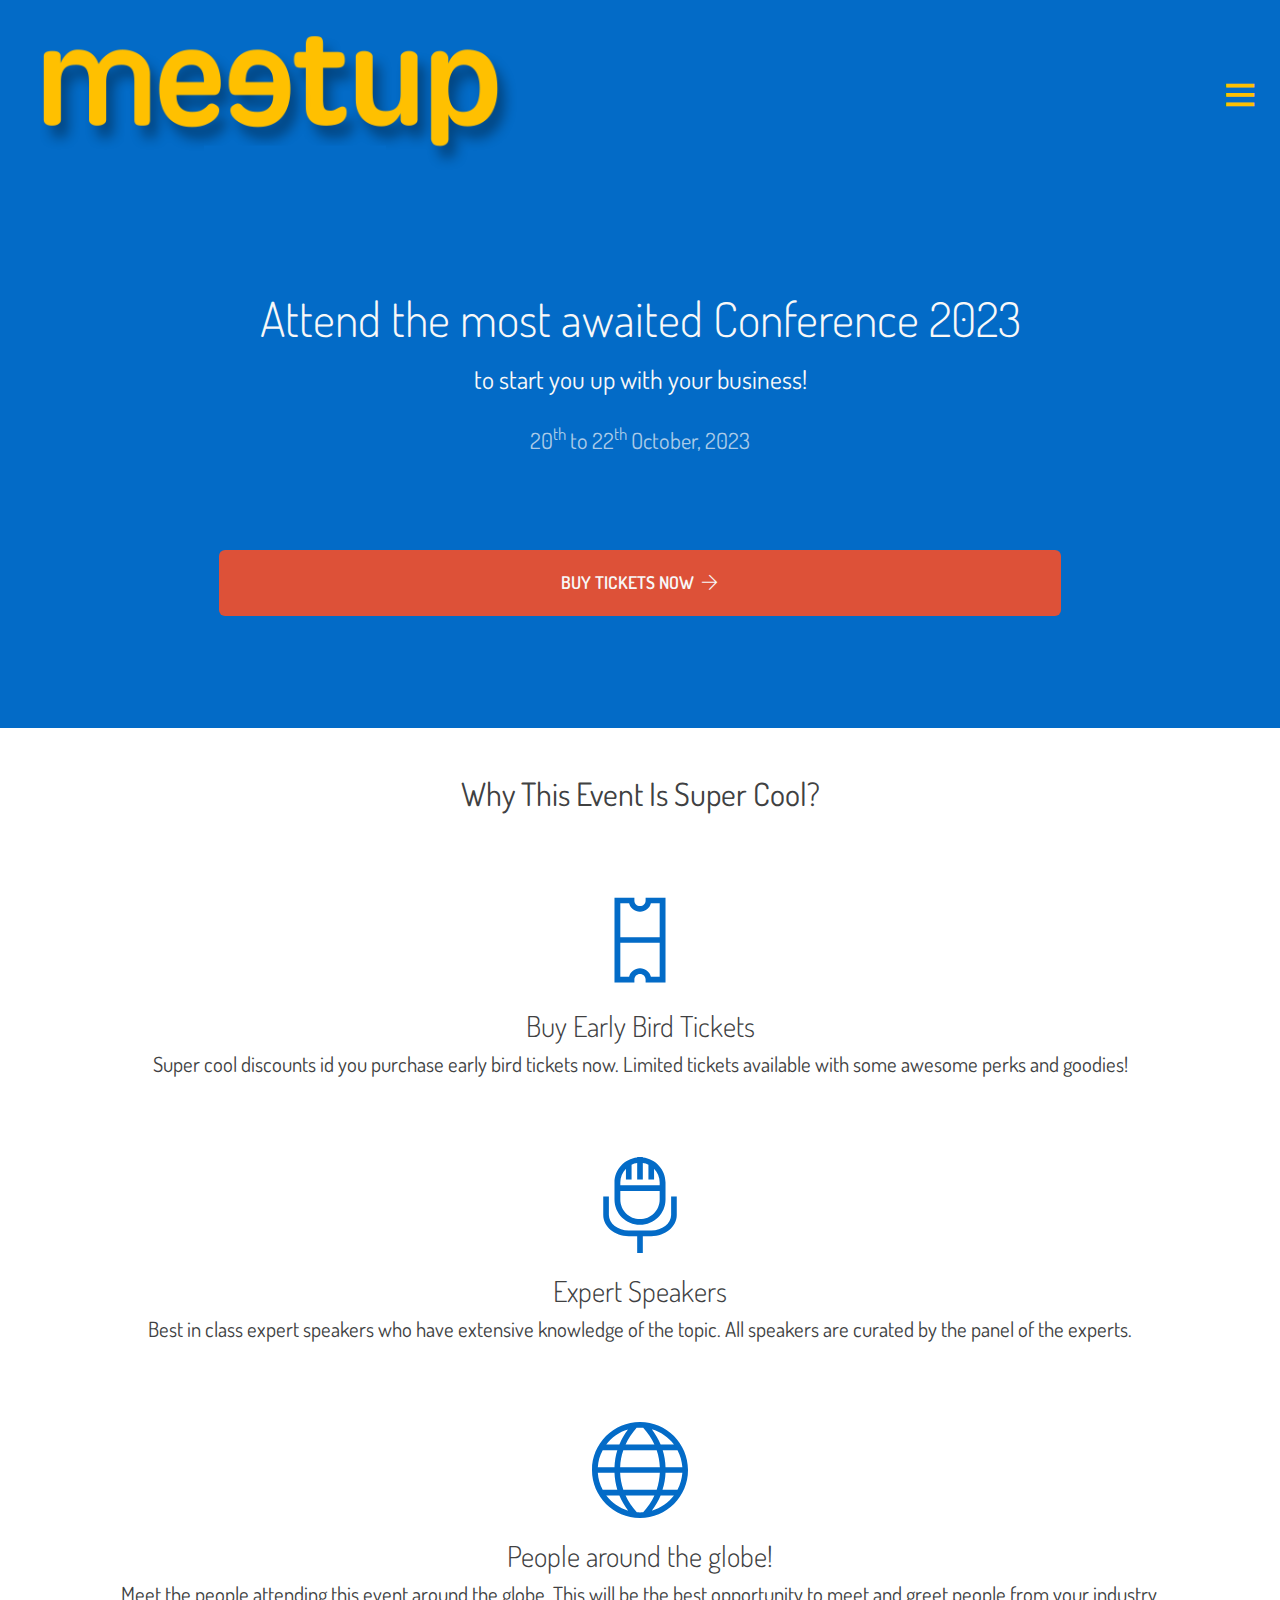
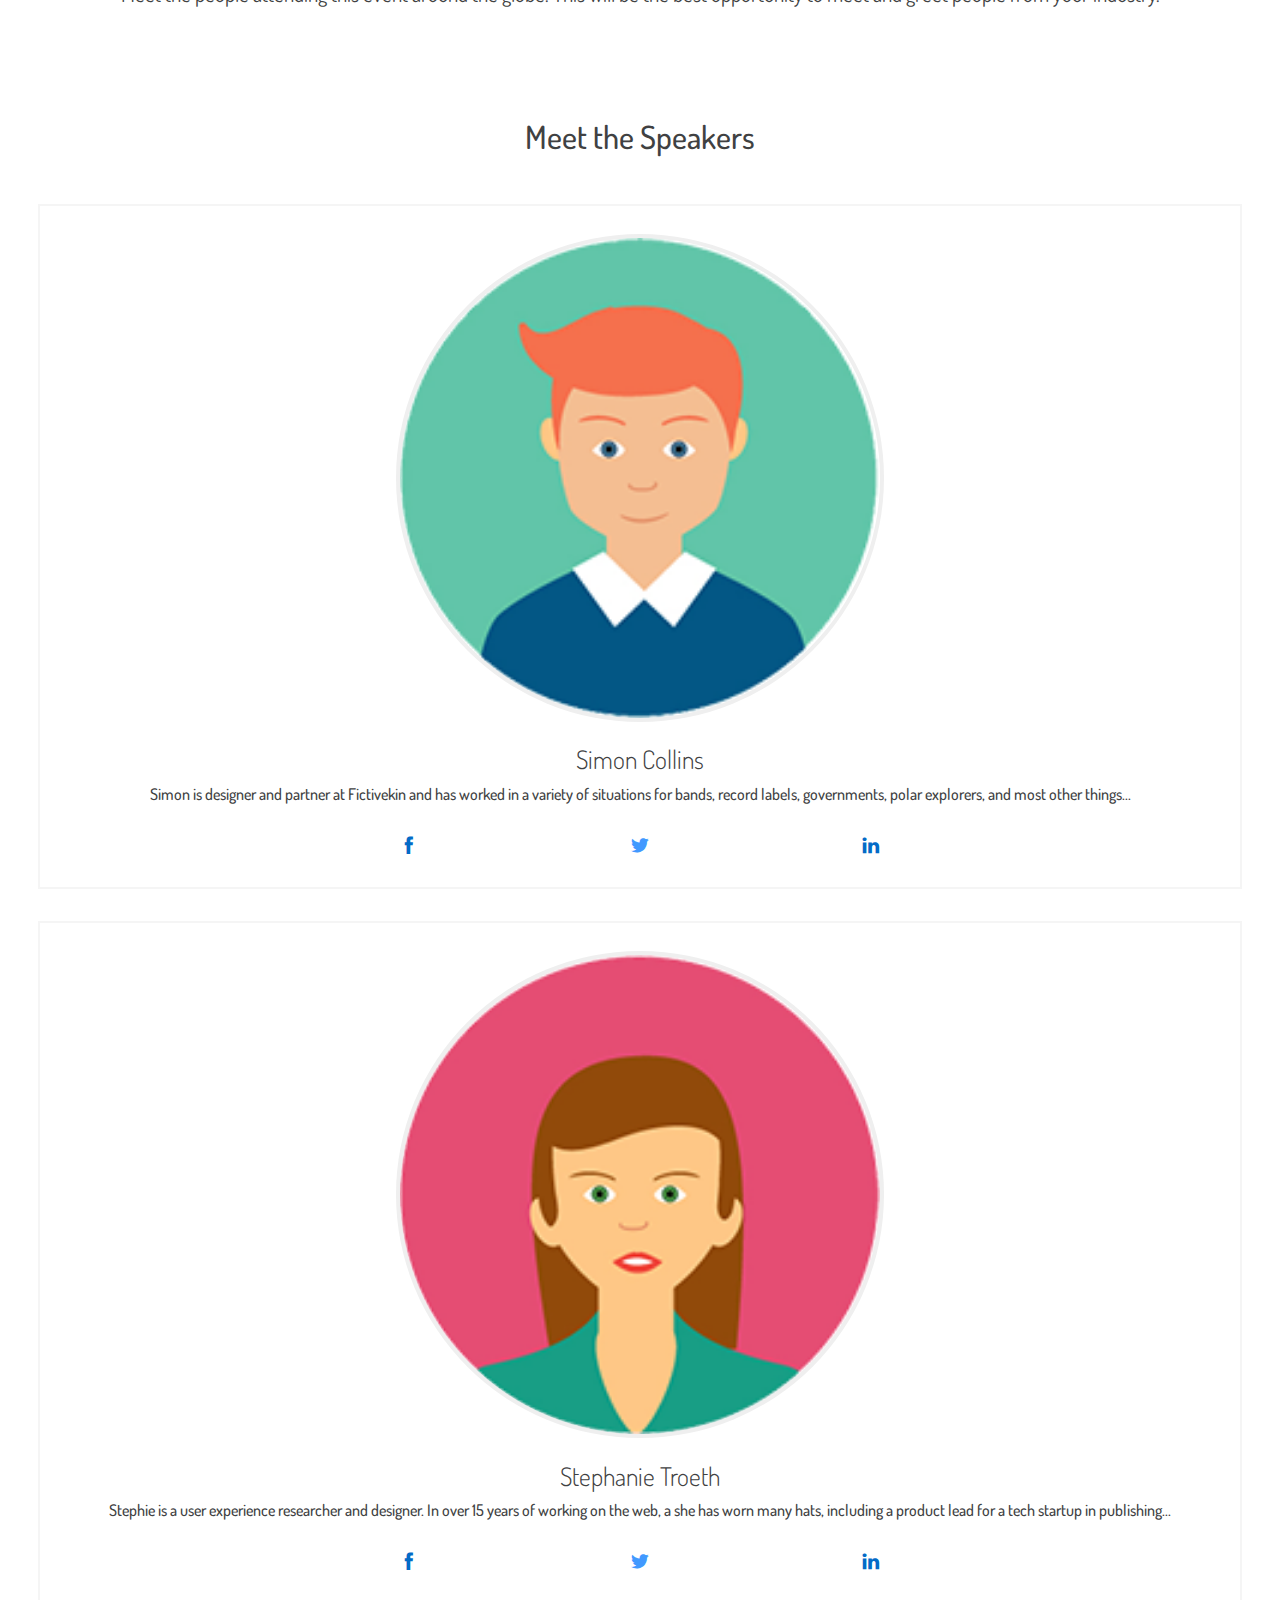
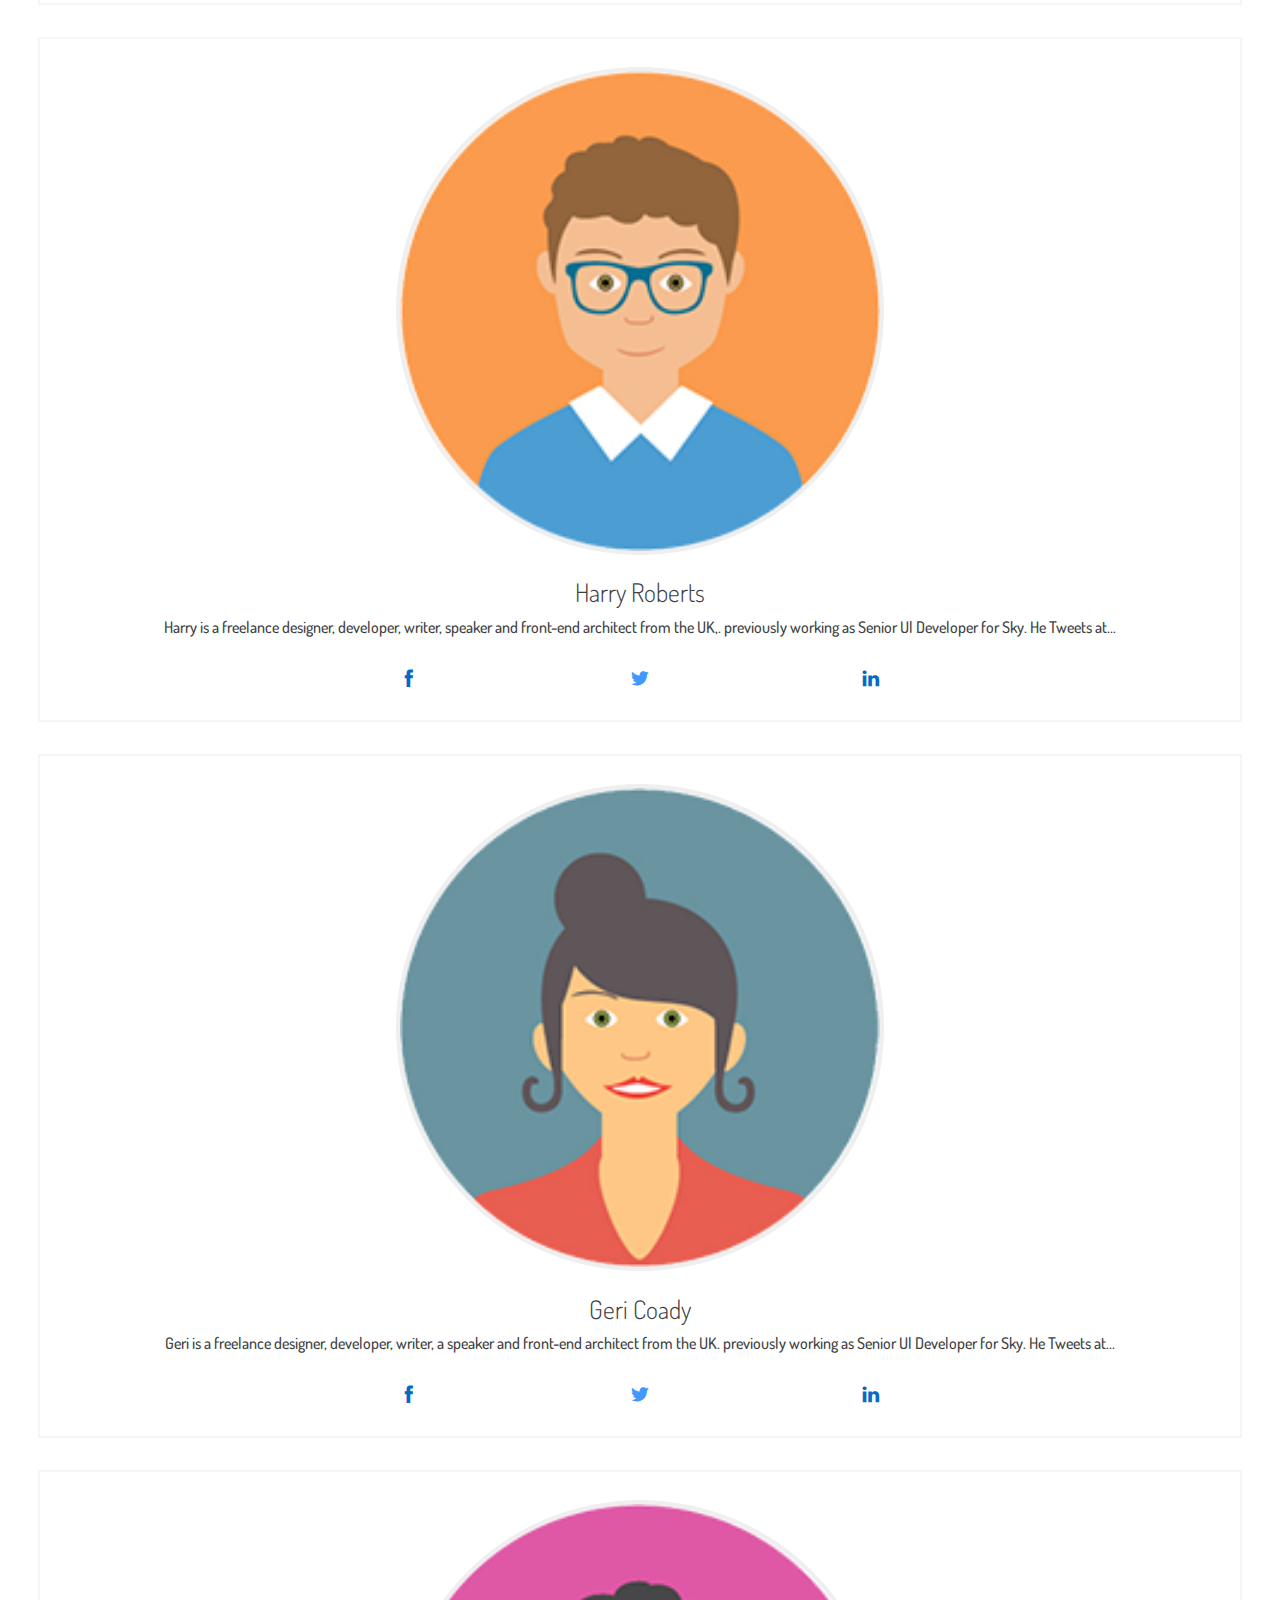
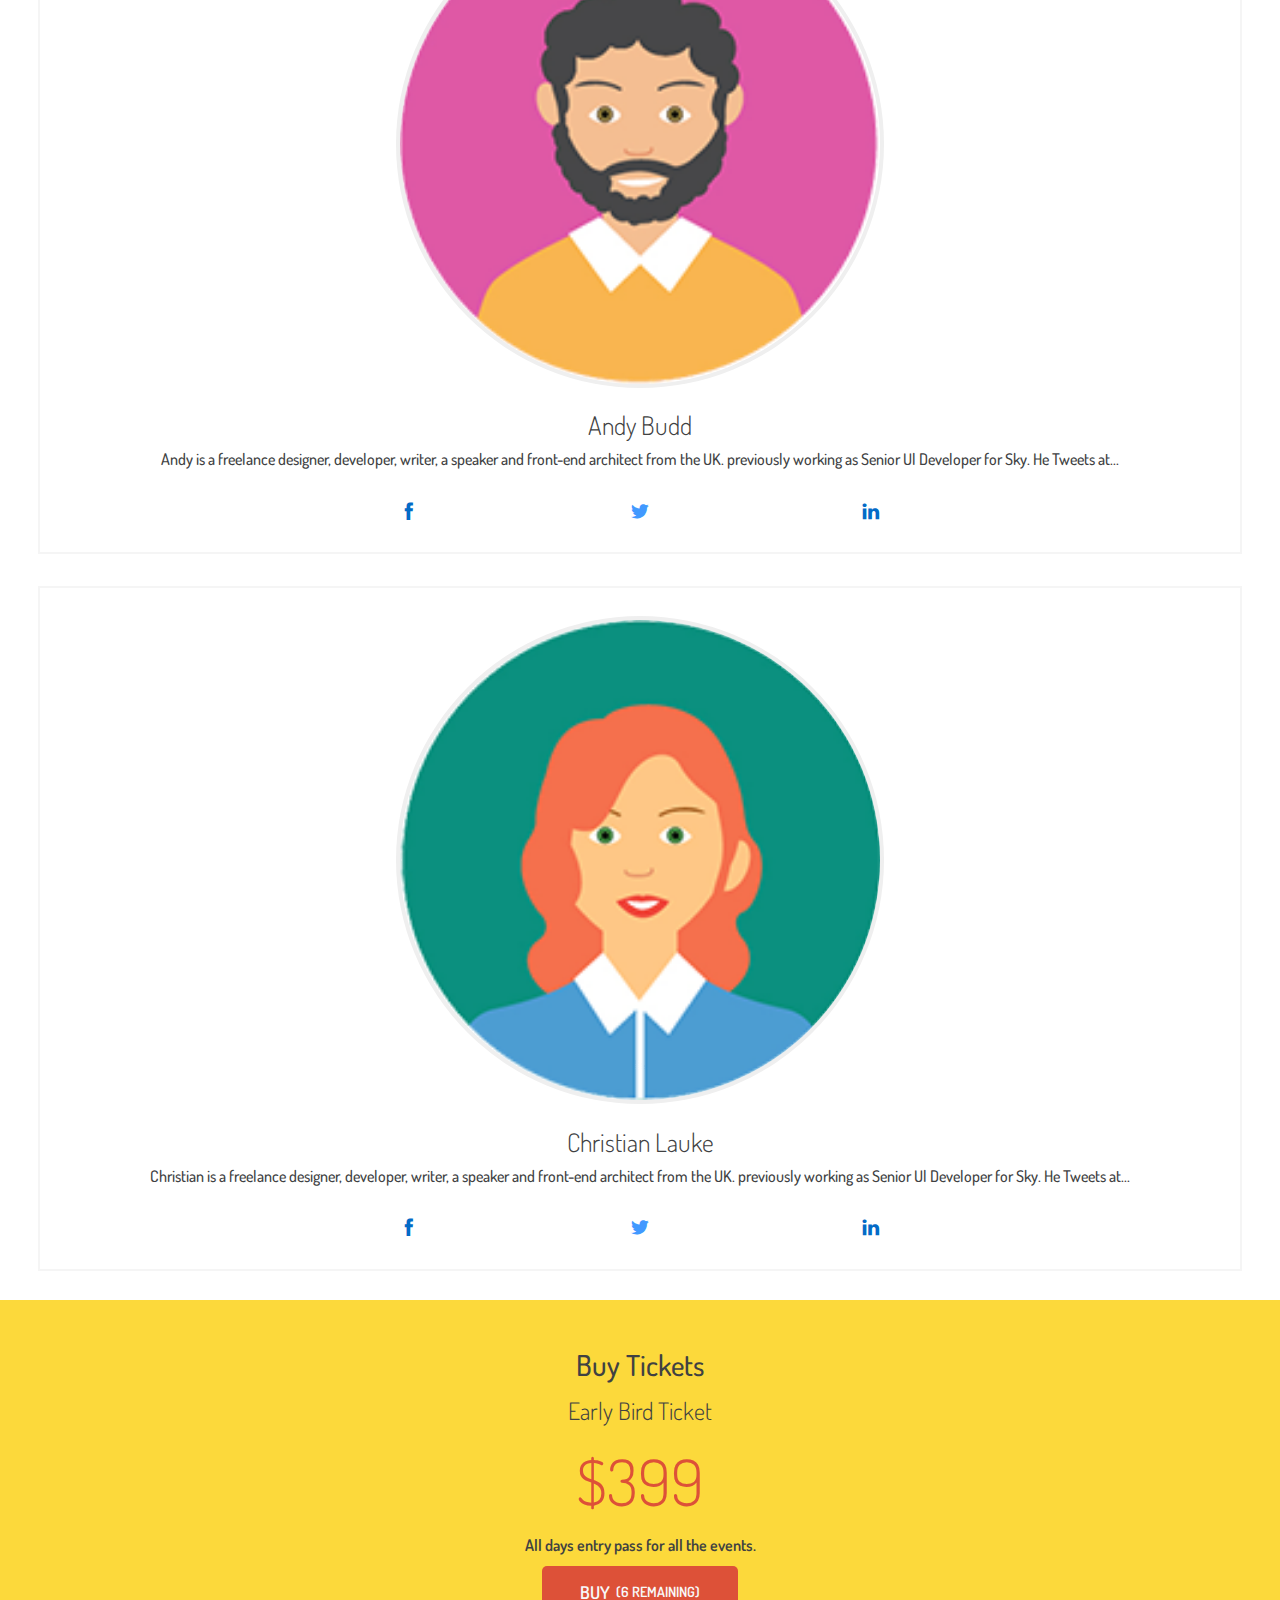
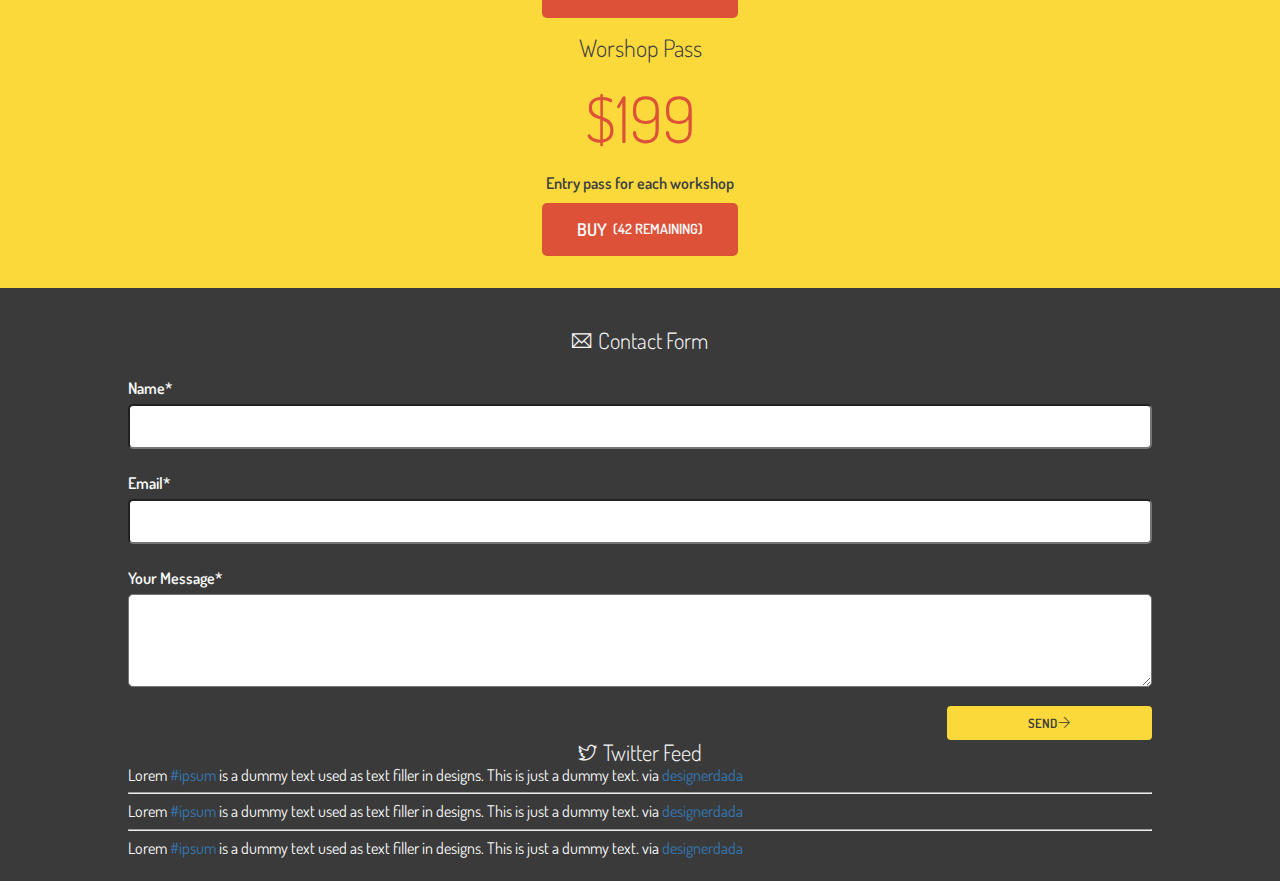
==== commit 0d7c71e7: "nhdd" ====
--- a/EX02-es_layout_meetup/index.html
+++ b/EX02-es_layout_meetup/index.html
@@ -106,7 +106,7 @@
                         </p>
                         <div class="speaker-social">
                             <i class="ti-facebook"></i>
-                            <i class="ti-twitter"></i>
+                            <i class="ti-twitter-alt"></i>
                             <i class="ti-linkedin"></i>
                         </div>
                     </div>
@@ -122,7 +122,7 @@
                         </p>
                         <div class="speaker-social">
                             <i class="ti-facebook"></i>
-                            <i class="ti-twitter"></i>
+                            <i class="ti-twitter-alt"></i>
                             <i class="ti-linkedin"></i>
                         </div>
                     </div>
@@ -139,7 +139,7 @@
                         </p>
                         <div class="speaker-social">
                             <i class="ti-facebook"></i>
-                            <i class="ti-twitter"></i>
+                            <i class="ti-twitter-alt"></i>
                             <i class="ti-linkedin"></i>
                         </div>
                     </div>
@@ -156,7 +156,7 @@
                         </p>
                         <div class="speaker-social">
                             <i class="ti-facebook"></i>
-                            <i class="ti-twitter"></i>
+                            <i class="ti-twitter-alt"></i>
                             <i class="ti-linkedin"></i>
                         </div>
                     </div>
@@ -173,7 +173,7 @@
                         </p>
                         <div class="speaker-social">
                             <i class="ti-facebook"></i>
-                            <i class="ti-twitter"></i>
+                            <i class="ti-twitter-alt"></i>
                             <i class="ti-linkedin"></i>
                         </div>
                     </div>
@@ -190,7 +190,7 @@
                         </p>
                         <div class="speaker-social">
                             <i class="ti-facebook"></i>
-                            <i class="ti-twitter"></i>
+                            <i class="ti-twitter-alt"></i>
                             <i class="ti-linkedin"></i>
                         </div>
                     </div>
@@ -210,7 +210,7 @@
                 <p class="cta-option-description">
                     All days entry pass for all the events.
                 </p>
-                <button class="cta-option-btn">BUY <small>(6 REMAINING)</small></button>
+                <div class="cta-option-btn">BUY <small>(6 REMAINING)</small></div>
             </div>
             <div class="cta-option">
                 <h3 class="cta-option-title">Worshop Pass</h3>
@@ -220,7 +220,48 @@
                 <p class="cta-option-description">
                     Entry pass for each workshop
                 </p>
-                <button class="cta-option-btn">BUY <small>(42 REMAINING)</small></button>
+                <div class="cta-option-btn">BUY <small>(42 REMAINING)</small></div>
+            </div>
+        </div>
+    </section>
+    <section class="main-form">
+        <div class="form-container">
+            <div class="main-form-title">
+                <i class="ti-email"></i>
+                <h3>Contact Form</h3>
+            </div>
+            <form action="#">
+                <label for="name">Name*</label>
+                <input type="text" id="name">
+                <label for="email">Email*</label>
+                <input type="email" id="email">
+                <label for="message">Your Message*</label>
+                <textarea name="message" id="message" cols="20" rows="5"></textarea>
+                <div class="form-button-aligner">
+                    <div class="form-button">
+                        <p>SEND</p>
+                        <i class="ti-arrow-right"></i>
+                    </div>
+                </div>
+            </form>
+            <div class="main-reviews">
+                <div class="reviews-title">
+                    <i class="ti-twitter"></i>
+                    <h3 class="reviews-title-text">Twitter Feed</h3>
+                </div>
+                <div class="reviews">
+                    <div class="review">
+                        <p>Lorem <span>#ipsum</span> is a dummy text used as text filler in designs. This is just a dummy text. via <span>designerdada</span></p>
+                    </div>
+                    <hr>
+                    <div class="review">
+                        <p>Lorem <span>#ipsum</span> is a dummy text used as text filler in designs. This is just a dummy text. via <span>designerdada</span></p>
+                    </div>
+                    <hr>
+                    <div class="review">
+                        <p>Lorem <span>#ipsum</span> is a dummy text used as text filler in designs. This is just a dummy text. via <span>designerdada</span></p>
+                    </div>
+                </div>
             </div>
         </div>
     </section>
--- a/EX02-es_layout_meetup/css/style.css
+++ b/EX02-es_layout_meetup/css/style.css
@@ -8,6 +8,7 @@
 
 body{
     font-family: "Dosis", sans-serif;
+    color: #404142;
 }
 
 img{
@@ -20,6 +21,10 @@
 
 i{
     color: #036BC7;
+}
+
+i.ti-twitter-alt{
+    color: #4199FF;
 }
 
 .container{
@@ -70,10 +75,9 @@
 
 .hero{
     background-color: #036BC7;
-    color: #f8f8f8;
-    height: 75vh;
+    color: #f8f8f8;    
     text-align: center;
-    padding-top: 4rem;
+    padding: 4rem 0 7rem;
     line-height: 1.2;
     margin-top: -1px;
 }
@@ -104,7 +108,8 @@
     font-weight: 600;
     display: flex;
     align-items: center;
-    justify-content: center
+    justify-content: center;
+    cursor: pointer;
 }
 
 .btn-hero i{
@@ -140,7 +145,7 @@
 }
 
 .action{
-    margin-top: 2.5rem;
+    margin-top: 5rem;
 }
 
 .action-img i{
@@ -148,12 +153,229 @@
 }
 
 .action-title{
-    margin-top: 1.4rem;
+    margin-top: 1.3rem;
     font-size: 1.8rem;
     font-weight: 300;
 }
 
 .action-p{
     font-size: 1.3rem;
+    margin-top: 0.7rem;
+}
+
+/* -------------------------------------------------------------------------- */
+/*                                main speakers                               */
+/* -------------------------------------------------------------------------- */
+
+
+.main-speakers{
+    margin: 7rem 0 1.8rem;
+}
+
+.speakers-title{
+    font-size: 2rem;
+    font-weight: 500;
+}
+
+.speakers-cards{
+    padding-top: 1rem;
+}
+
+.speaker-card{
+    border: 2px solid #f5f5f5;
+    margin-top: 2rem;
+    padding: 2rem 0;
+    display: flex;
+    flex-direction: column;
+    justify-content: center;
+    align-items: center;
+}
+
+.speaker-img{
+    width: 40%; 
+}
+
+.speaker-img img{
+    box-shadow: 0 0 0 4px #EFEFEF;
+    border-radius: 100%;
+}
+
+.speaker-name{
+    font-size: 1.6rem;
+    font-weight: 300;
+    margin-top: 1.5rem;
+}
+
+.speaker-description{
     margin-top: 0.5rem;
+    padding: 0 1.1rem;
+    line-height: 1.4;
+    font-size: 1rem;
+    font-weight: 500;
+}
+
+.speaker-social{
+    width: 40%;
+    margin-top: 2rem;
+    font-size: 1.1rem;
+    display: flex;
+    justify-content: space-between;
+}
+
+
+/* -------------------------------------------------------------------------- */
+/*                                 cta section                                */
+/* -------------------------------------------------------------------------- */
+
+.cta{
+    background-color: #FCD93B;
+    display: flex;
+    flex-direction: column;
+    align-items: center;
+    gap: 1rem;
+    padding: 3rem 0 2rem;
+}
+
+.cta-title{
+    font-weight: 500;
+    font-size: 1.8rem;
+}
+
+.cta-options{
+    display: flex;
+    flex-direction: column;
+    gap: 1rem;
+}
+
+.cta-option{
+    display: flex;
+    flex-direction: column;
+    align-items: center;
+}
+
+.cta-option-title{
+    font-weight: 300;
+    font-size: 1.5rem;
+}
+
+.cta-option-price{
+    margin: 1.2rem 0;
+    color: #DD5138;
+    font-size: 4rem;
+    font-weight: 300;
+}
+
+.cta-option-description{
+    font-weight: 600;
+    font-size: 1rem;
+}
+
+.cta-option-btn{
+    background-color: #DD5138;
+    color: #f8f8f8;
+    width: 85%;
+    margin-top: 0.7rem;
+    padding: 1rem 1.6rem;
+    border-radius: 5px;
+    font-size: 1.1rem;
+    font-weight: 600;
+    display: flex;
+    align-items: center;
+    justify-content: center;
+    cursor: pointer;
+}
+
+.cta-option-btn small{
+    margin-left: 0.4rem;
+}
+
+/* -------------------------------------------------------------------------- */
+/*                                  form area                                 */
+/* -------------------------------------------------------------------------- */
+
+.main-form{
+    background-color: #3A3A3A;
+    padding: 2.5rem 0 1.5rem;
+}
+
+.form-container{
+    margin: 0 auto;
+    width: 80%;
+    color: #f8f8f8;
+}
+
+.main-form i{
+    color: #f8f8f8;
+}
+
+.main-form span{
+    color: #3379B6;
+}
+
+.main-form-title{
+    display: flex;
+    justify-content: center;
+    align-items: center;
+    font-size: 1.2rem;
+    gap: 0.4rem;
+}
+
+.main-form-title h3{
+    font-weight: 300;
+}
+
+.main-form label, .main-form input, .main-form textarea{
+    display: block;
+}
+
+.main-form input, .main-form textarea{
+    width: 100%;
+    border-radius: 5px;
+    padding: 0.7rem 1.2rem;
+}
+
+.main-form label{
+    margin: 1.6rem 0 0.4rem;
+    font-weight: 600;
+}
+
+.main-form textarea{
+    height: 5.8rem;
+}
+
+.form-button-aligner{
+    display: flex;
+    justify-content: flex-end;
+}
+
+.form-button{
+    background-color: #FCD93B;
+    color: #3A3A3A;
+    width: 20%;
+    margin: 1.2rem 0 0;
+    padding: 0.6rem 2rem;
+    border-radius: 4px;
+    font-size: 0.8rem;
+    font-weight: 600;
+    display: flex;
+    align-items: center;
+    justify-content: center;
+    cursor: pointer;
+    gap: 0.1rem;
+}
+
+.form-button i{
+    color: #3A3A3A;
+}
+
+.reviews-title{
+    display: flex;
+    justify-content: center;
+    align-items: center;
+    font-size: 1.2rem;
+    gap: 0.4rem;
+}
+
+.reviews-title h3{
+    font-weight: 300;
 }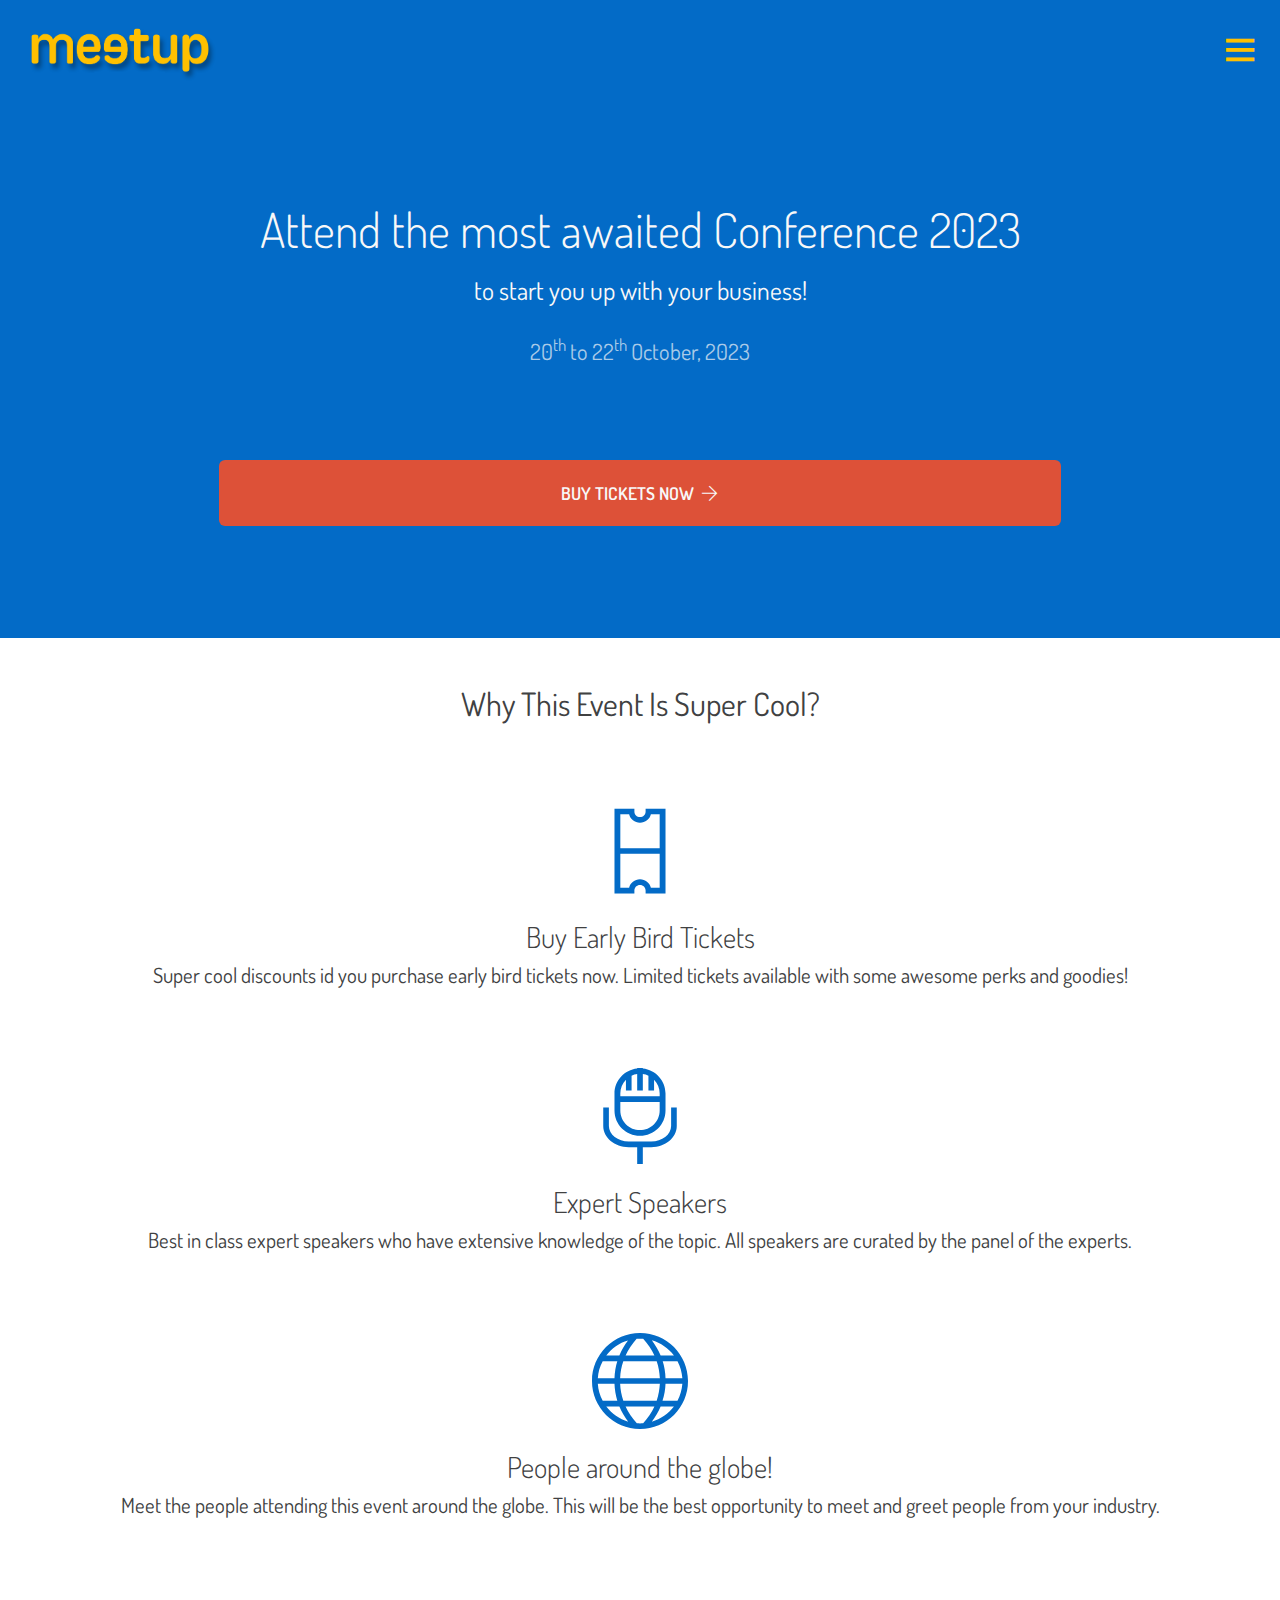
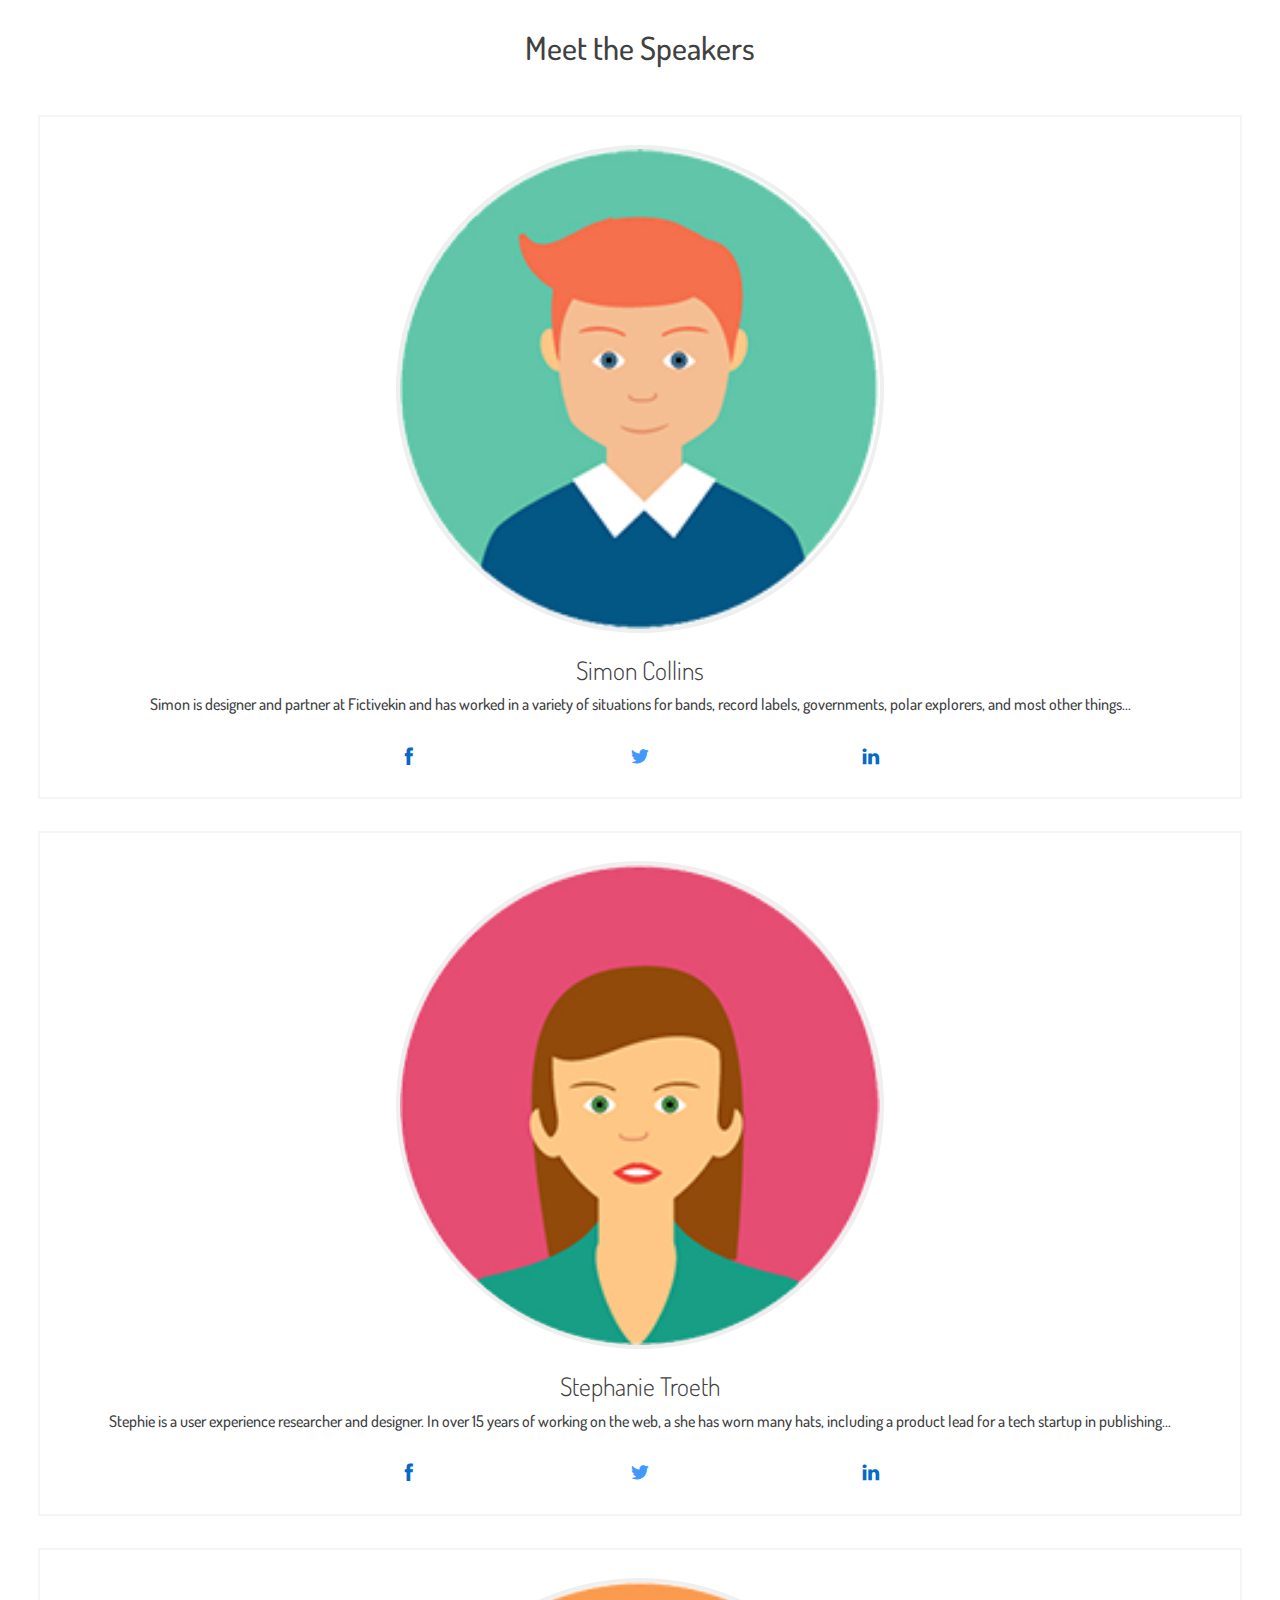
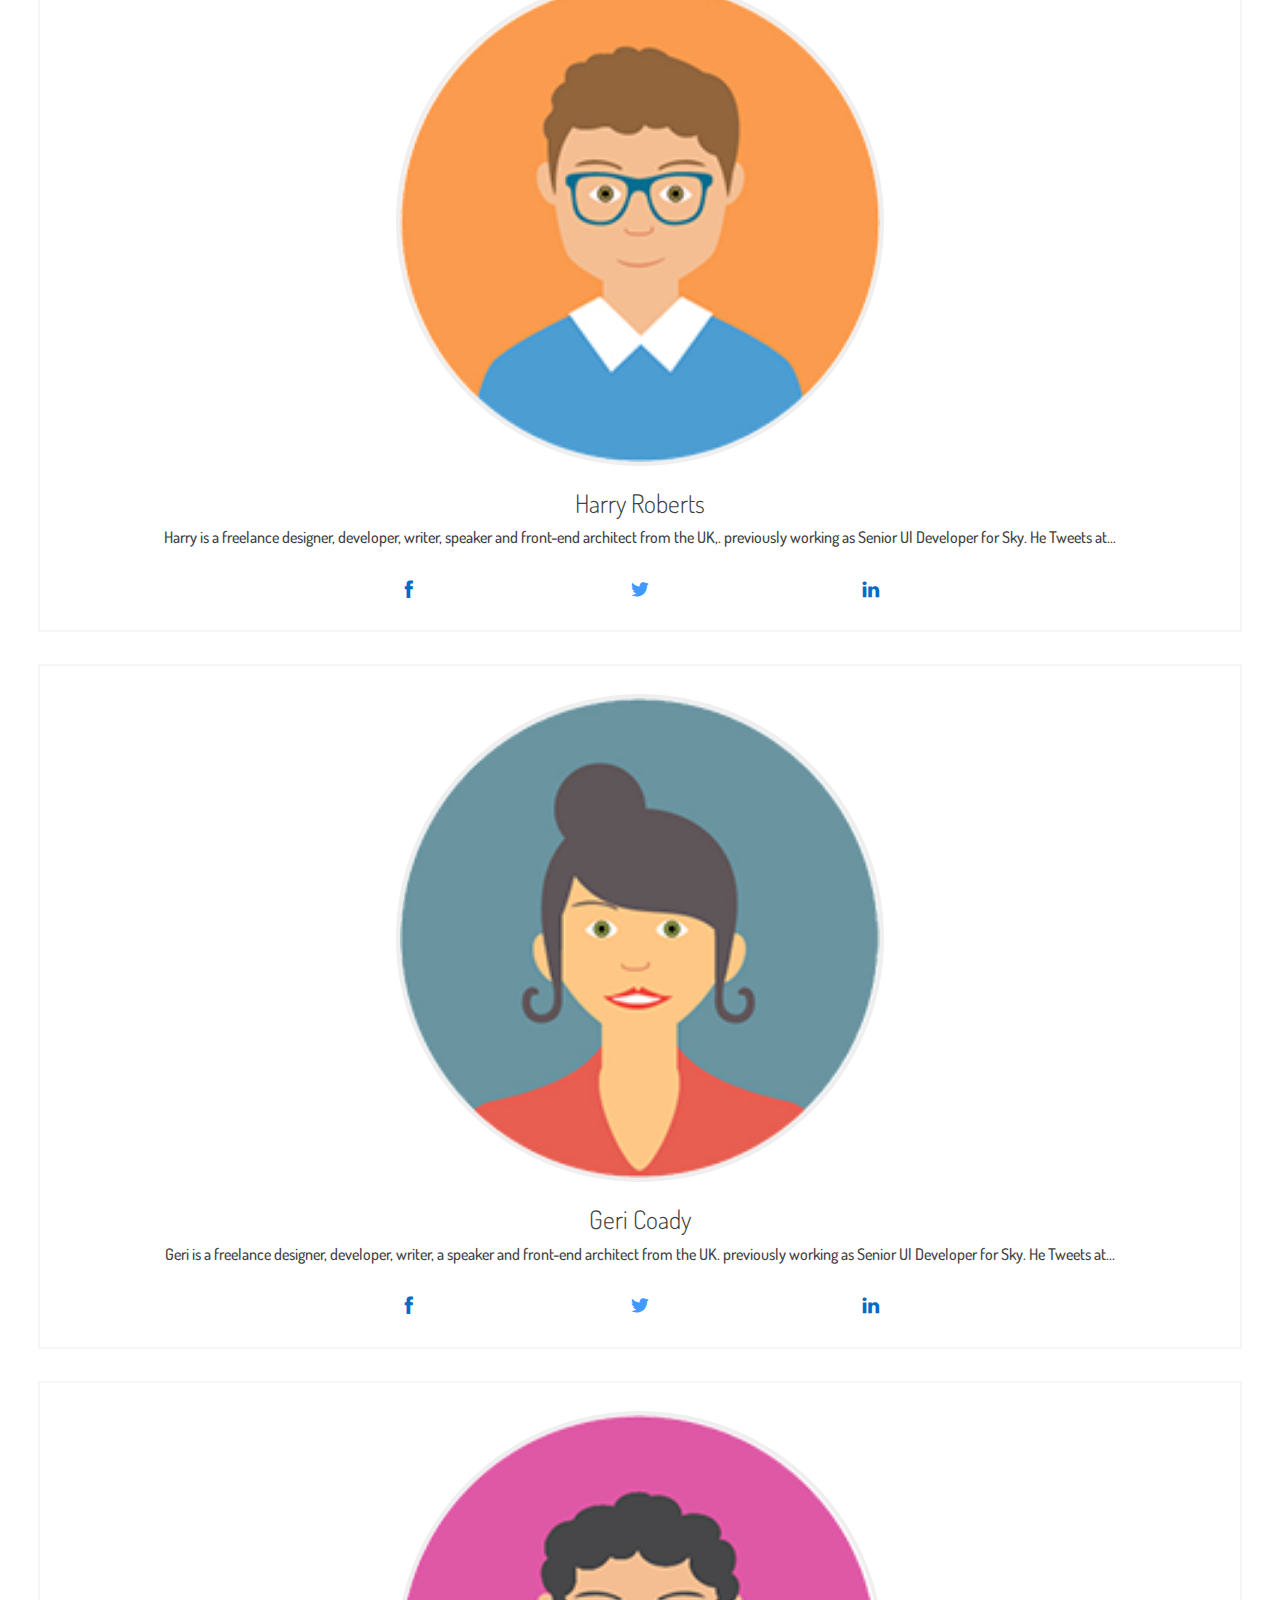
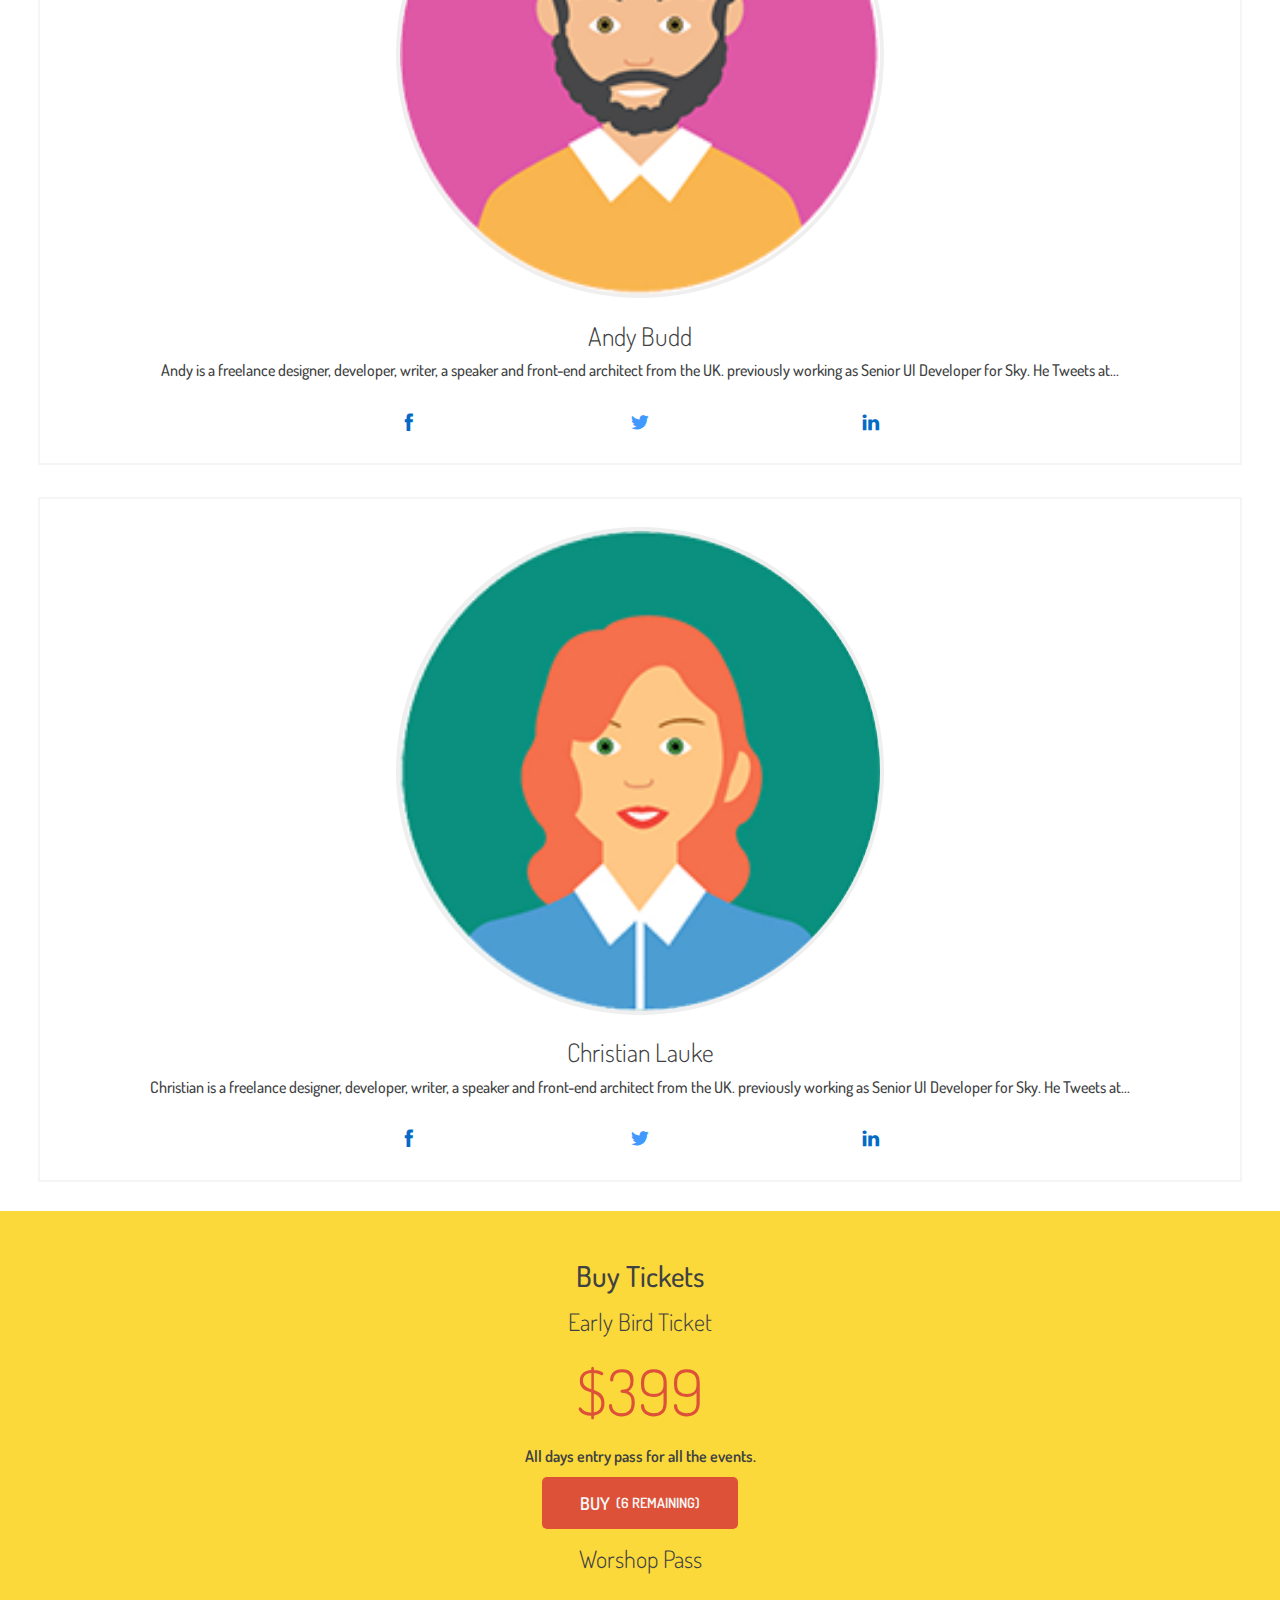
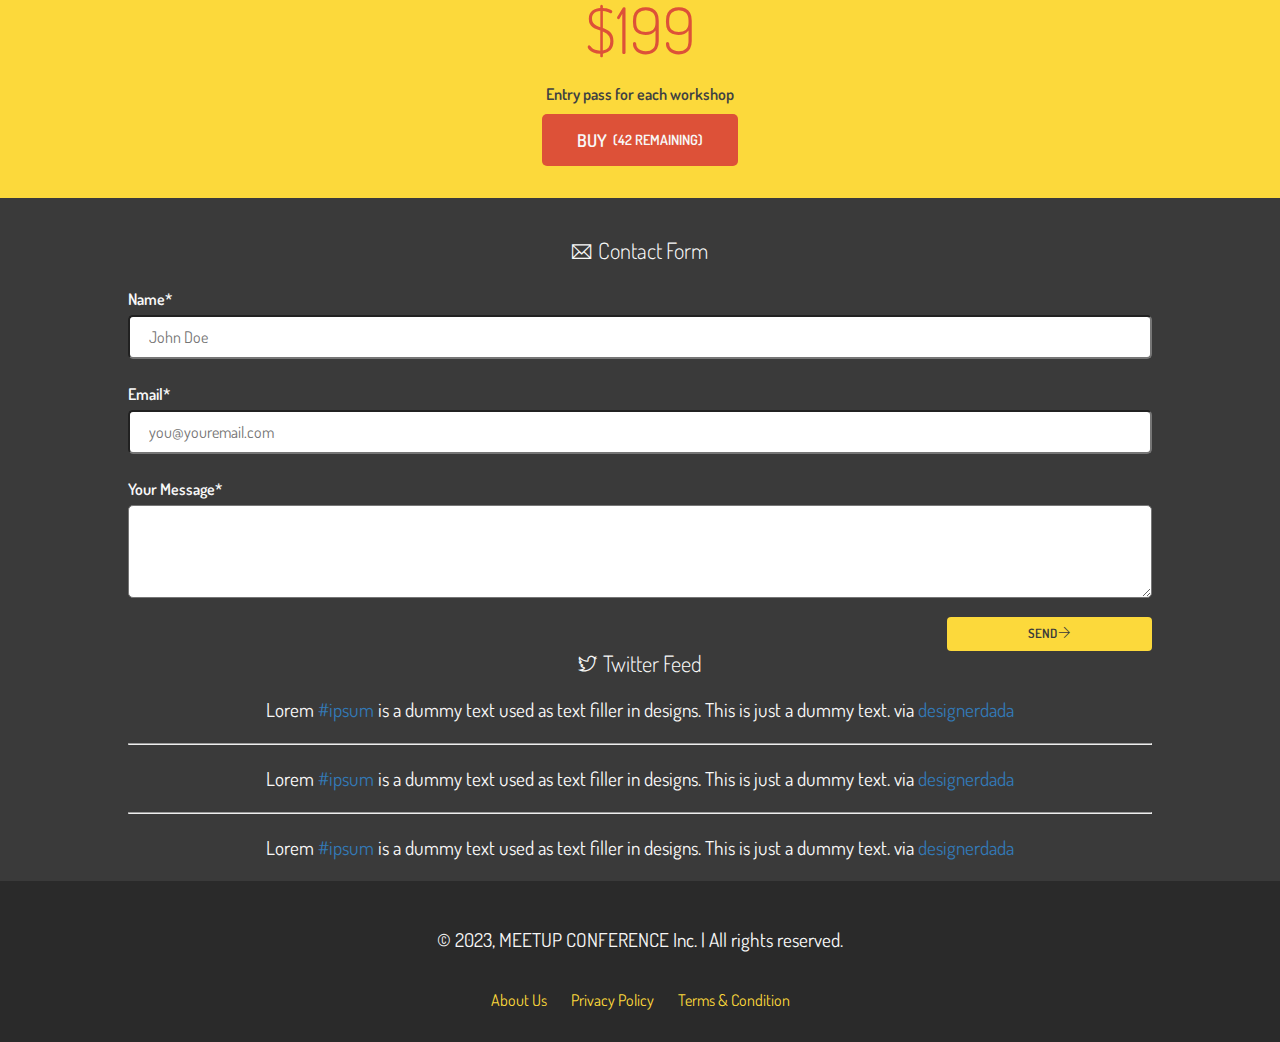
==== commit 7546850e: "fin" ====
--- a/EX02-es_layout_meetup/index.html
+++ b/EX02-es_layout_meetup/index.html
@@ -13,22 +13,52 @@
     <link rel="stylesheet" href="./css/style.css">
 </head>
 <body>
-    <section id="header">
+    <header id="header">
         <div class="header-logo">
             <img src="./img/meetup-logo.png" alt="">
         </div>
         <div class="header-nav">
             <div class="burger-icon">
-                <i class="ti-menu"></i>
-            </div>
-            <ul class="main-nav">
-                <li class="nav-link">ABOUT</li>
-                <li class="nav-link">BUY TICKETS</li>
-                <li class="nav-link">SPEAKERS</li>
-                <li class="nav-link">CAONTACT</li>
-            </ul>
-        </div>
-    </section>
+                <i class="ti-menu" id="openMenu"></i>
+            </div>
+        </div>
+        <div class="desktop-nav">
+                <ul class="main-nav">
+                    <li class="nav-link">
+                        <a href="#about">ABOUT</a>
+                    </li>
+                    <li class="nav-link">
+                        <a href="#speakers">SPEAKERS</a>
+                    </li>
+                    <li class="nav-link">
+                        <a href="#buy">BUY TICKETS</a>
+                    </li>
+                    <li class="nav-link">
+                        <a href="#contacts">CONTACTS</a>
+                    </li>
+                </ul>
+            </div>
+        </div>
+        <div class="mobile-nav">
+            <div class="mobile-nav-box">
+                <i class="ti-close"  id="closeMenu"></i>
+                <ul class="main-nav">
+                    <li class="nav-link">
+                        <a href="#about">ABOUT</a>
+                    </li>
+                    <li class="nav-link">
+                        <a href="#speakers">SPEAKERS</a>
+                    </li>
+                    <li class="nav-link">
+                        <a href="#buy">BUY TICKETS</a>
+                    </li>
+                    <li class="nav-link">
+                        <a href="#contacts">CONTACTS</a>
+                    </li>
+                </ul>
+            </div>
+        </div>
+    </header>
     <section class="hero">
         <div class="container">
             <div class="text-content">
@@ -51,7 +81,7 @@
     </section>
     <section class="main">
         <div class="container">
-            <div class="main-actions">
+            <div class="main-actions" id="about">
                 <h1 class="main-title">
                     Why This Event Is  Super Cool?
                 </h1>
@@ -89,7 +119,7 @@
                     </p>
                 </div>
             </div>
-            <div class="main-speakers">
+            <div class="main-speakers" id="speakers">
                 <h3 class="speakers-title">
                     Meet the Speakers
                 </h3>
@@ -197,7 +227,7 @@
                 </div>
         </div>
     </section>
-    <section class="cta">
+    <section class="cta" id="buy">
         <h2 class="cta-title">
             Buy Tickets
         </h2>
@@ -224,7 +254,7 @@
             </div>
         </div>
     </section>
-    <section class="main-form">
+    <section class="main-form" id="contacts">
         <div class="form-container">
             <div class="main-form-title">
                 <i class="ti-email"></i>
@@ -232,9 +262,9 @@
             </div>
             <form action="#">
                 <label for="name">Name*</label>
-                <input type="text" id="name">
+                <input type="text" id="name" placeholder="John Doe">
                 <label for="email">Email*</label>
-                <input type="email" id="email">
+                <input type="email" id="email" placeholder="you@youremail.com">
                 <label for="message">Your Message*</label>
                 <textarea name="message" id="message" cols="20" rows="5"></textarea>
                 <div class="form-button-aligner">
@@ -265,5 +295,21 @@
             </div>
         </div>
     </section>
+    <footer>
+        <div class="footer-left">
+            <p>&#169 2023, MEETUP CONFERENCE Inc. | All rights reserved.</p>
+        </div>
+        <div class="footer-right">
+            <nav class="footer-nav">
+                <ul class="nav">
+                    <li><a href="#">About Us</a></li>
+                    <li><a href="#">Privacy Policy</a></li>
+                    <li><a href="#">Terms & Condition</a></li>
+                </ul>
+            </nav>
+        </div>
+    </footer>
+
+    <script src="./js/script.js"></script>
 </body>
 </html>--- a/EX02-es_layout_meetup/css/style.css
+++ b/EX02-es_layout_meetup/css/style.css
@@ -15,7 +15,7 @@
     width: 100%;
 }
 
-section, h1, h2, h3, h4, p{
+section, h1, h2, h3, h4, p, ul{
     margin: 0;
 }
 
@@ -36,7 +36,13 @@
     display: block;
 }
 
-
+hr{
+    margin: 0;
+}
+
+a{
+    text-decoration: none;
+}
 
 /* -------------------------------------------------------------------------- */
 /*                                   header                                   */
@@ -50,24 +56,70 @@
     display: flex;
     justify-content: space-between;
     align-items: center;
+    position: relative;
 }
 
 .header-logo{
-    width: 40%;
+    width: 12rem;
     margin-top: 0.5rem;
 }
 
 .burger-icon i{
     color: #FFC000;
     font-size: 2rem;
-}
-
-.main-nav{
-    color: #FFC000;
+    cursor: pointer;
+}
+
+
+/* -------------------------------------------------------------------------- */
+/*                              side menu mobile                              */
+/* -------------------------------------------------------------------------- */
+
+.mobile-nav{
+    width: 70%;
+    height: 100vh;
+    background-color: #FCD93B;
+    position: fixed;
+    top: 0;
+    right: -70%;
+    display: flex;
+    flex-direction: column;
+    align-items: center;
+    justify-content: center;
+    z-index: 4;
+    transition: 1s ease-out;
+}
+
+.mobile-nav .main-nav{
     list-style: none;
+    text-align: right;
+    font-size: 2rem;
+}
+
+.mobile-nav .main-nav li{
+    margin: 1.2rem 0;
+}
+
+.mobile-nav .main-nav li a{
+    color: #404142;
+}
+
+.mobile-nav i{
+    position: absolute;
+    top: 4%;
+    right: 8%;
+    font-size: 2rem;
+    color: #404142;
+    cursor: pointer;
+}
+
+/* -------------------------------------------------------------------------- */
+/*                                desktop menu                                */
+/* -------------------------------------------------------------------------- */
+
+.desktop-nav{
     display: none;
 }
-
 
 /* -------------------------------------------------------------------------- */
 /*                                    hero                                    */
@@ -295,7 +347,7 @@
 
 .main-form{
     background-color: #3A3A3A;
-    padding: 2.5rem 0 1.5rem;
+    padding: 2.5rem 0 0;
 }
 
 .form-container{
@@ -378,4 +430,48 @@
 
 .reviews-title h3{
     font-weight: 300;
-}+}
+
+.review{
+    font-size: 1.2rem;
+    text-align: center;
+    padding: 1.4rem 0.2rem;
+}
+
+/* -------------------------------------------------------------------------- */
+/*                                   footer                                   */
+/* -------------------------------------------------------------------------- */
+
+footer{
+    background-color: #2A2A2A;
+    color: #f8f8f8;
+    text-align: center;
+    display: flex;
+    flex-direction: column;
+    justify-content: center;
+    align-items: center;
+    gap: 2.5rem;
+    padding: 3rem 2rem 2rem;
+}
+
+.footer-left{
+    font-size: 1.2rem;
+}
+
+.footer-nav ul{
+    list-style: none;
+    display: flex;
+    gap: 1.5rem;
+    font-size: 1rem;
+    /*correzione problema normalize*/
+    padding-inline-start: 0;
+}
+
+.footer-nav li a{
+    color: #FCD93B;
+}
+
+
+/* -------------------------------------------------------------------------- */
+/*                                550px --- 992                               */
+/* -------------------------------------------------------------------------- */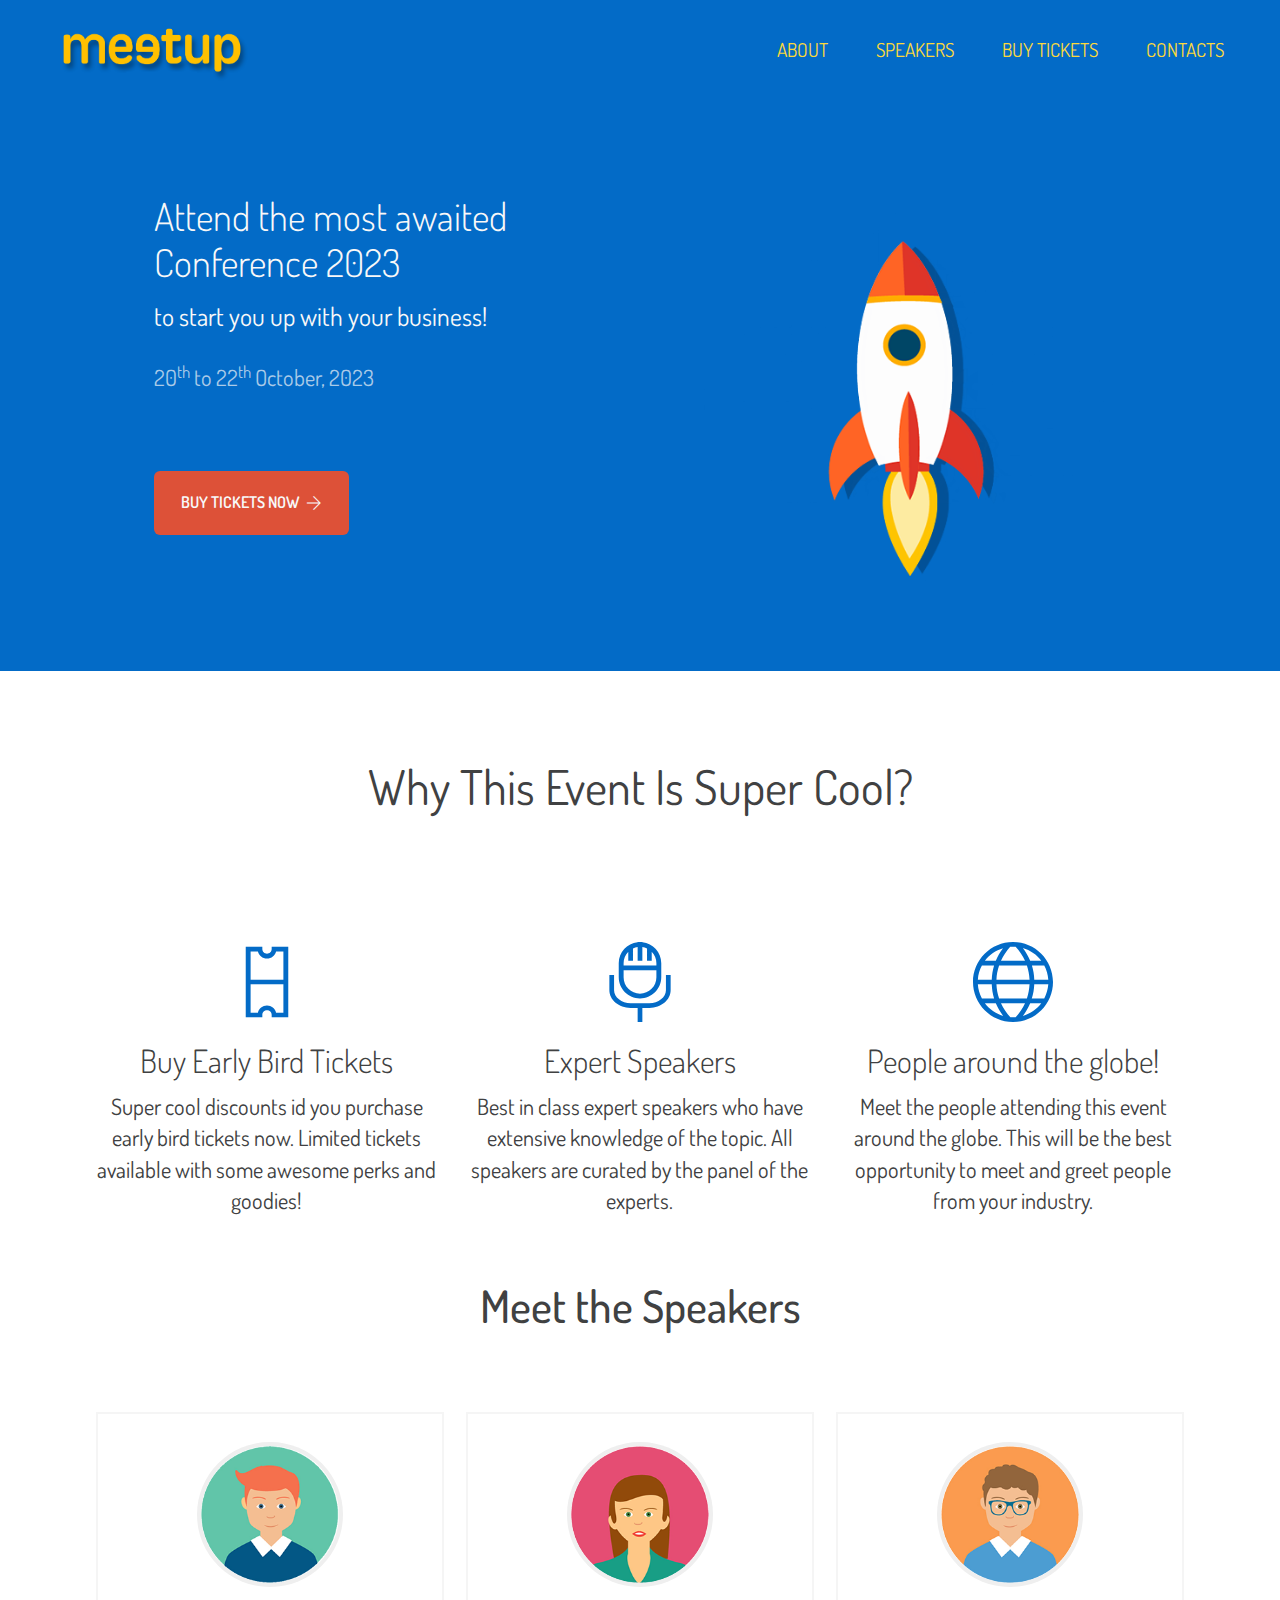
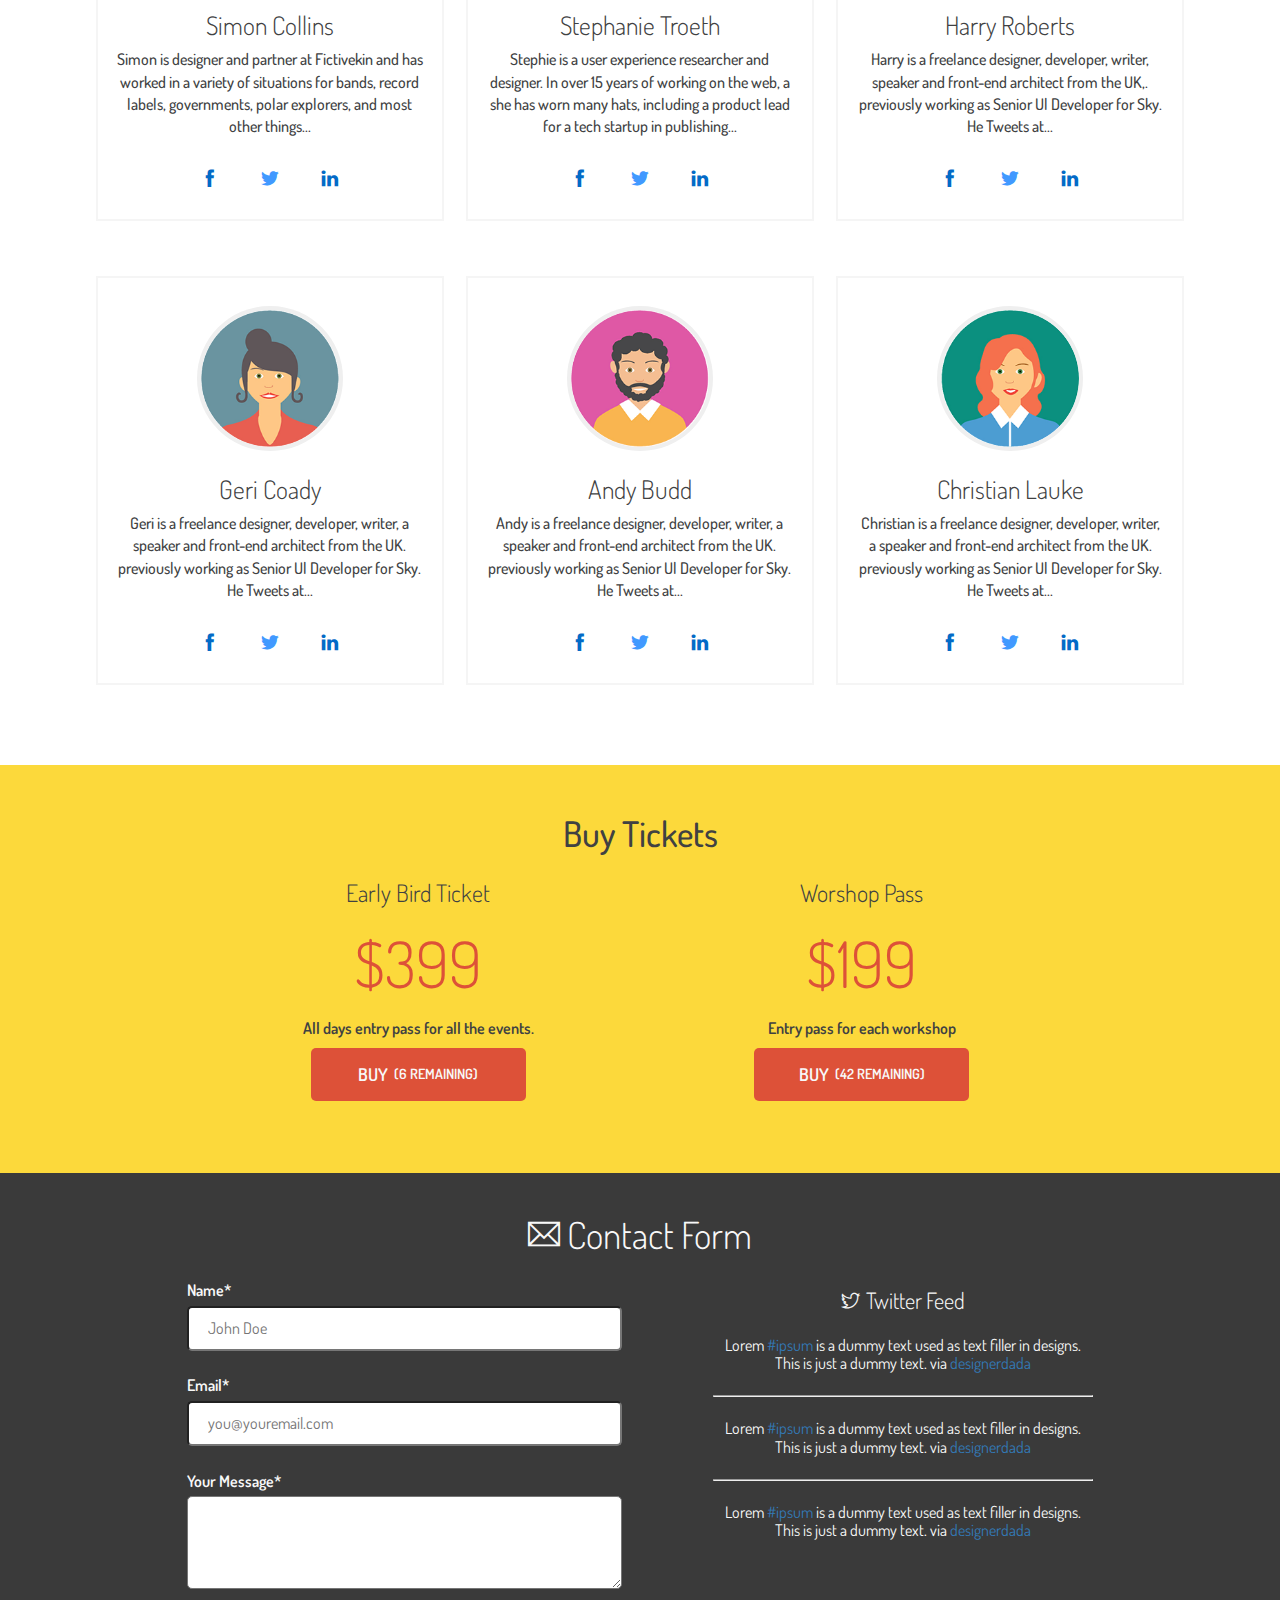
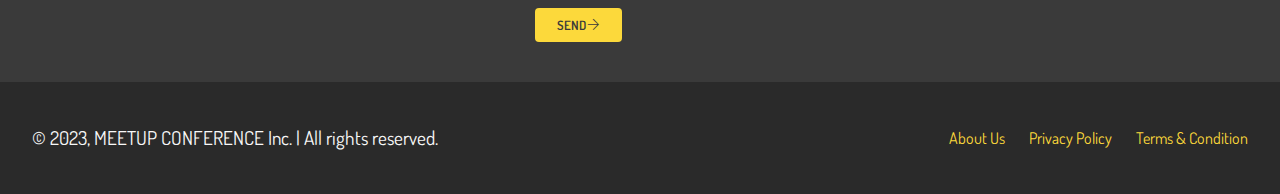
==== commit 9a5a5c00: "update" ====
--- a/EX02-es_layout_meetup/index.html
+++ b/EX02-es_layout_meetup/index.html
@@ -73,9 +73,9 @@
                     <p>BUY TICKETS NOW</p>
                     <i class="ti-arrow-right"></i>
                 </div>
-                <div class="hero-img">
-                    <img src="./img/rocket.png" alt="">
-                </div>
+            </div>
+            <div class="hero-img">
+                <img src="./img/rocket.png" alt="">
             </div>
         </div>
     </section>
@@ -85,40 +85,41 @@
                 <h1 class="main-title">
                     Why This Event Is  Super Cool?
                 </h1>
-                <div class="action">
-                    <div class="action-img">
-                        <i class="ti-ticket"></i>
-                    </div>
-                    <h3 class="action-title">
-                        Buy Early Bird Tickets
-                    </h3>
-                    <p class="action-p">
-                        Super cool discounts id you purchase early bird tickets now. Limited tickets available with some awesome perks and goodies!
-                    </p>
-                </div>
-                <div class="action">
-                    <div class="action-img">
-                        <i class="ti-microphone"></i>
-                    </div>
-                    <h3 class="action-title">
-                        Expert Speakers
-                    </h3>
-                    <p class="action-p">
-                        Best in class expert speakers who have extensive knowledge of the topic. All speakers are curated by the panel of the experts.
-                    </p>
-                </div>
-                <div class="action">
-                    <div class="action-img">
-                        <i class="ti-world"></i>
-                    </div>
-                    <h3 class="action-title">
-                        People around the globe!
-                    </h3>
-                    <p class="action-p">
-                        Meet the people attending this event around the globe. This will be the best opportunity to meet and greet people from your industry.
-                    </p>
-                </div>
-            </div>
+                <div class="actions">
+                    <div class="action">
+                        <div class="action-img">
+                            <i class="ti-ticket"></i>
+                        </div>
+                        <h3 class="action-title">
+                            Buy Early Bird Tickets
+                        </h3>
+                        <p class="action-p">
+                            Super cool discounts id you purchase early bird tickets now. Limited tickets available with some awesome perks and goodies!
+                        </p>
+                    </div>
+                    <div class="action">
+                        <div class="action-img">
+                            <i class="ti-microphone"></i>
+                        </div>
+                        <h3 class="action-title">
+                            Expert Speakers
+                        </h3>
+                        <p class="action-p">
+                            Best in class expert speakers who have extensive knowledge of the topic. All speakers are curated by the panel of the experts.
+                        </p>
+                    </div>
+                    <div class="action">
+                        <div class="action-img">
+                            <i class="ti-world"></i>
+                        </div>
+                        <h3 class="action-title">
+                            People around the globe!
+                        </h3>
+                        <p class="action-p">
+                            Meet the people attending this event around the globe. This will be the best opportunity to meet and greet people from your industry.
+                        </p>
+                    </div>
+                </div>
             <div class="main-speakers" id="speakers">
                 <h3 class="speakers-title">
                     Meet the Speakers
@@ -260,36 +261,38 @@
                 <i class="ti-email"></i>
                 <h3>Contact Form</h3>
             </div>
-            <form action="#">
-                <label for="name">Name*</label>
-                <input type="text" id="name" placeholder="John Doe">
-                <label for="email">Email*</label>
-                <input type="email" id="email" placeholder="you@youremail.com">
-                <label for="message">Your Message*</label>
-                <textarea name="message" id="message" cols="20" rows="5"></textarea>
-                <div class="form-button-aligner">
-                    <div class="form-button">
-                        <p>SEND</p>
-                        <i class="ti-arrow-right"></i>
-                    </div>
-                </div>
-            </form>
-            <div class="main-reviews">
-                <div class="reviews-title">
-                    <i class="ti-twitter"></i>
-                    <h3 class="reviews-title-text">Twitter Feed</h3>
-                </div>
-                <div class="reviews">
-                    <div class="review">
-                        <p>Lorem <span>#ipsum</span> is a dummy text used as text filler in designs. This is just a dummy text. via <span>designerdada</span></p>
-                    </div>
-                    <hr>
-                    <div class="review">
-                        <p>Lorem <span>#ipsum</span> is a dummy text used as text filler in designs. This is just a dummy text. via <span>designerdada</span></p>
-                    </div>
-                    <hr>
-                    <div class="review">
-                        <p>Lorem <span>#ipsum</span> is a dummy text used as text filler in designs. This is just a dummy text. via <span>designerdada</span></p>
+            <div class="form-rewiew-container">
+                <form action="#">
+                    <label for="name">Name*</label>
+                    <input type="text" id="name" placeholder="John Doe">
+                    <label for="email">Email*</label>
+                    <input type="email" id="email" placeholder="you@youremail.com">
+                    <label for="message">Your Message*</label>
+                    <textarea name="message" id="message" cols="20" rows="5"></textarea>
+                    <div class="form-button-aligner">
+                        <div class="form-button">
+                            <p>SEND</p>
+                            <i class="ti-arrow-right"></i>
+                        </div>
+                    </div>
+                </form>
+                <div class="main-reviews">
+                    <div class="reviews-title">
+                        <i class="ti-twitter"></i>
+                        <h3 class="reviews-title-text">Twitter Feed</h3>
+                    </div>
+                    <div class="reviews">
+                        <div class="review">
+                            <p>Lorem <span>#ipsum</span> is a dummy text used as text filler in designs. This is just a dummy text. via <span>designerdada</span></p>
+                        </div>
+                        <hr>
+                        <div class="review">
+                            <p>Lorem <span>#ipsum</span> is a dummy text used as text filler in designs. This is just a dummy text. via <span>designerdada</span></p>
+                        </div>
+                        <hr>
+                        <div class="review">
+                            <p>Lorem <span>#ipsum</span> is a dummy text used as text filler in designs. This is just a dummy text. via <span>designerdada</span></p>
+                        </div>
                     </div>
                 </div>
             </div>
--- a/EX02-es_layout_meetup/css/style.css
+++ b/EX02-es_layout_meetup/css/style.css
@@ -52,7 +52,7 @@
 
 #header{
     background-color: #036BC7;
-    padding: 1rem 1.5rem 6vh 1.5rem;
+    padding: 1rem 1.5rem 6vh;
     display: flex;
     justify-content: space-between;
     align-items: center;
@@ -473,5 +473,338 @@
 
 
 /* -------------------------------------------------------------------------- */
-/*                                550px --- 992                               */
-/* -------------------------------------------------------------------------- */+/*                                media query min 650px                              */
+/* -------------------------------------------------------------------------- */
+
+
+@media screen and (min-width:650px) {
+
+    .container{
+        width: 90%;
+    }
+
+    /*header*/
+
+    #header{
+        padding: 1rem 2rem 6vh;
+    }
+
+    .header-nav i{
+        display: none;
+    }
+
+    .mobile-nav{
+        display: none;
+    }
+
+    .desktop-nav{
+        display: block;
+    }
+
+    .desktop-nav .main-nav{
+        display: flex;
+        gap: 2rem;
+    }
+
+    .desktop-nav .main-nav li{
+        list-style: none;
+    }
+
+    .desktop-nav .main-nav a{
+        color: #FCD93B;
+    }
+
+    .desktop-nav .main-nav a:hover{
+        border-bottom: 1px solid #FCD93B;
+    }
+
+    /*hero*/
+
+    .hero{
+        padding: 3.5rem 0;
+    }
+
+    .hero .container{
+        position: relative;
+    }
+
+    .hero-img{
+        width: 45%;
+        display: block;
+        position: absolute;
+        top: 10%;
+        left: 55%;
+    }
+
+    .hero .text-content{
+        width: 90%;
+        text-align: left;
+    }
+
+    .hero-title{
+        font-size: 2rem;
+    }
+
+    .btn-hero{
+        width: 40%;
+        margin: 5rem 0;
+        font-size: 0.8rem;
+    }
+
+    /*main*/
+
+    /* actions */
+
+    .actions{
+        display: flex;
+        gap: 0.5rem;
+    }
+
+    .action{
+        width: calc((33.3333% - 0.5rem) + (0.5rem / 3));
+    }
+
+    .action-img i{
+        font-size: 5rem;
+    }
+
+    .action-title{
+        font-size: 1.5rem;
+    }
+
+    .action-p{
+        font-size: 1.1rem;
+    }
+
+    /*speakers*/
+
+    .main-speakers{
+        margin: 4rem 0 2.5rem;
+    }
+
+    .speakers-cards{
+        display: flex;
+        flex-wrap: wrap;
+        gap: 0.8rem
+    }
+
+    .speaker-card{
+        width: calc((50% - 0.8rem) + ( 0.8rem / 2));
+    }
+
+    /*cta*/
+
+    .cta{
+        padding: 2rem 0;
+        gap: 1.6rem;
+    }
+
+    .cta-title{
+        font-size: 2rem;
+    }
+
+    .cta-options{
+        flex-direction: row;
+        gap: 3rem;
+    }
+
+    .cta-option{
+        width: calc((50% - 1.6rem) + (1.6rem /2));
+        justify-content: space-between;
+    }
+
+    .cta-option-btn{
+        width: 95%;
+    }
+
+    /*form & reviews*/
+
+    .form-container{
+        width: 60%;
+    }
+
+    .main-reviews{
+        padding: 2rem 0 1.5rem;
+    }
+
+    /*footer*/
+
+    footer{
+        gap: 1.8rem;
+        padding: 2.8rem 2rem;
+    }
+}
+
+
+/* -------------------------------------------------------------------------- */
+/*                            media query min 900px                           */
+/* -------------------------------------------------------------------------- */
+
+@media screen and (min-width:900px){
+
+    .container{
+        width: 85%;
+    }
+
+    /*header*/
+
+    #header{
+        padding: 1rem 3.5rem 6vh;
+    }
+
+    .desktop-nav .main-nav{
+        gap: 3rem;
+        font-size: 1.2rem;
+    }
+
+    /*hero*/
+
+    .hero .container{
+        display: flex;
+        justify-content: center;
+        gap: 3rem;
+    }
+
+    .hero .text-content{
+        width: 45%;
+    }
+
+    .hero-title{
+        font-size: 2.4rem;
+    }
+
+    .hero-img{
+        position: static;
+        width: 40%;
+    }
+
+    .btn-hero{
+        font-size: 1rem;
+    }
+
+    /*main*/
+
+    .main{
+        padding: 2.5rem 0;
+    }
+
+    .main-title{
+        font-size: 2.5rem;
+    }
+
+    .main-actions .main-title{
+        font-size: 3rem;
+    }
+
+    /* actions */
+
+    .actions{
+        margin-top: 3rem;
+        gap: 2rem;
+    }
+
+    .action{
+        width: calc((33.3333% - 2rem) + (2rem / 3));
+    }
+
+    .action-title{
+        font-size: 2rem;
+    }
+
+    .action-p{
+        font-size: 1.4rem;
+        line-height: 1.4;
+    }
+
+    /*speakers*/
+
+    .speakers-title{
+        font-size: 2.8rem;
+        margin-bottom: 2rem;
+    }
+
+    .speakers-cards{
+        display: flex;
+        flex-wrap: wrap;
+        gap: 1.4rem
+    }
+
+    .speaker-card{
+        width: calc((33.333% - 1.4rem) + ( 1.4rem / 3));
+    }
+
+    .speaker-card:hover{
+        box-shadow: 0px 1px 1px rgba(3, 7, 18, 0.02),
+          0px 5px 4px rgba(3, 7, 18, 0.03),
+          0px 12px 9px rgba(3, 7, 18, 0.05),
+          0px 20px 15px rgba(3, 7, 18, 0.06),
+          0px 32px 24px rgba(3, 7, 18, 0.08);
+        transform: scale(1.05);
+        transition: 0.2s linear;
+    }
+
+
+    /*cta*/
+
+    .cta{
+        padding: 3rem 0 4.5rem;
+    }
+
+    .cta-title{
+        font-size: 2.2rem;
+    }
+
+    .cta-options{
+        width: 80%;
+        gap: 0;
+        justify-content: space-evenly;
+    }
+
+    .cta-option{
+        width: 30%;
+    }
+
+    .cta-option-btn{
+        width: 70%;
+    }
+
+    /*form & reviews*/
+
+    .main-form{
+        background-color: #3A3A3A;
+        padding: 2.5rem 0;
+    }
+
+    .form-container{
+        width: 85%;
+    }
+
+    .form-rewiew-container{
+        display: flex;
+        width: 100%;
+        justify-content: space-evenly;
+    }
+
+    .main-form-title{
+        font-size: 2rem;
+    }
+
+    .main-form form{
+        width: 40%;
+    }
+
+    .main-reviews{
+        width: 35%;
+    }
+
+    .review{
+        font-size: 1rem;
+    }
+
+    /*footer*/
+
+    footer{
+        flex-direction: row;
+        justify-content: space-between;
+    }
+}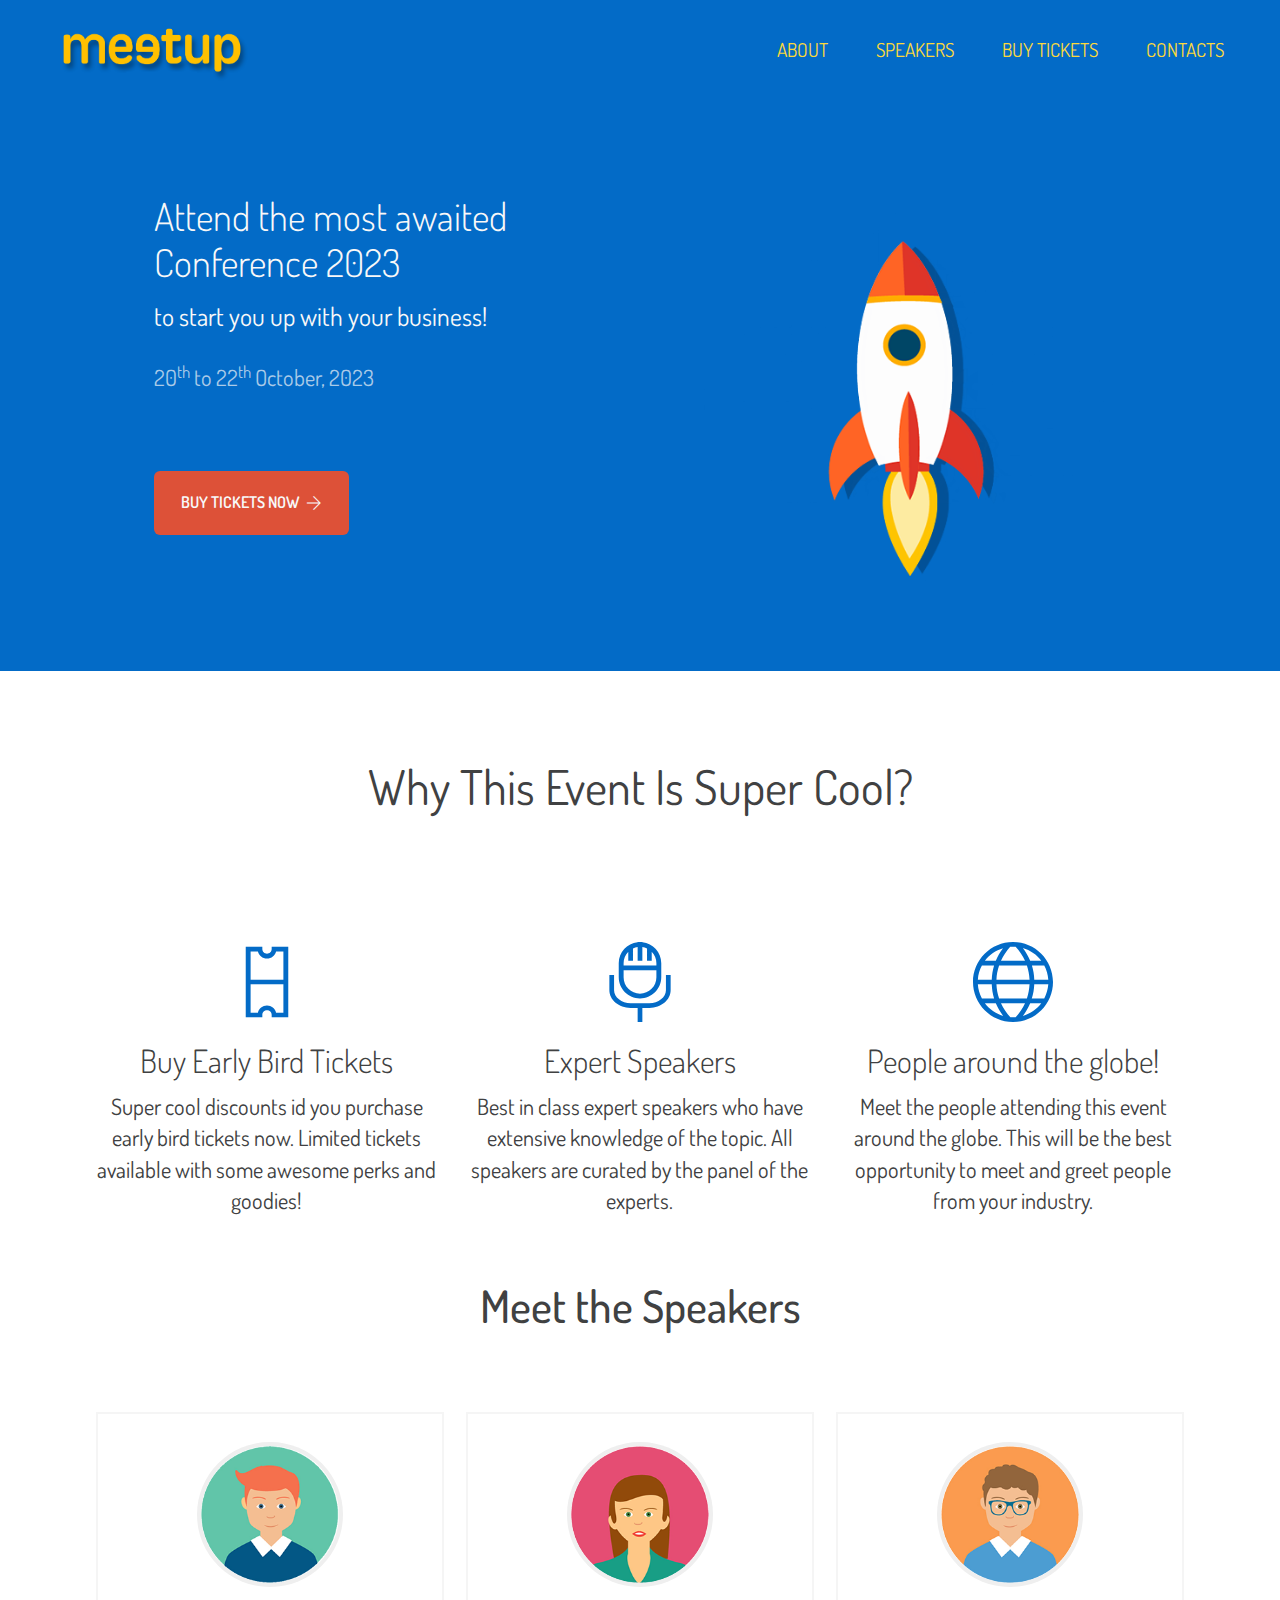
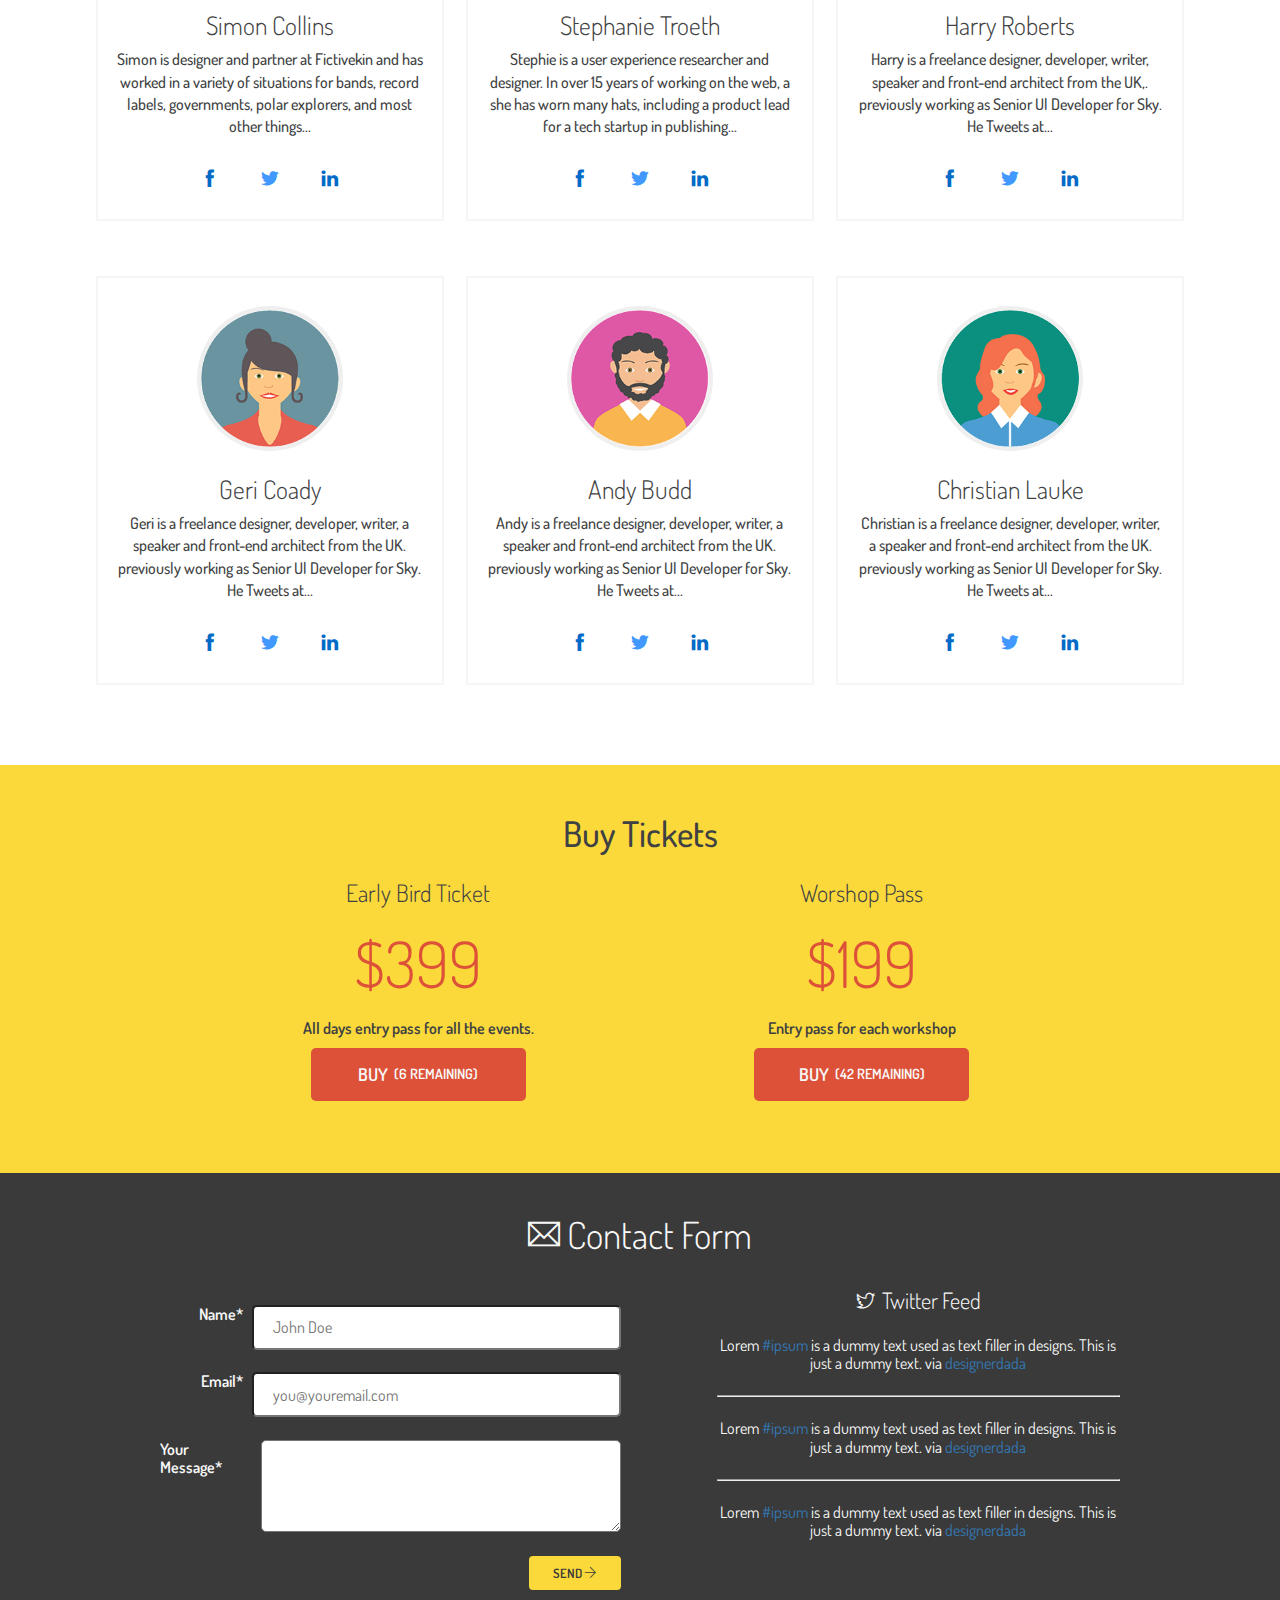
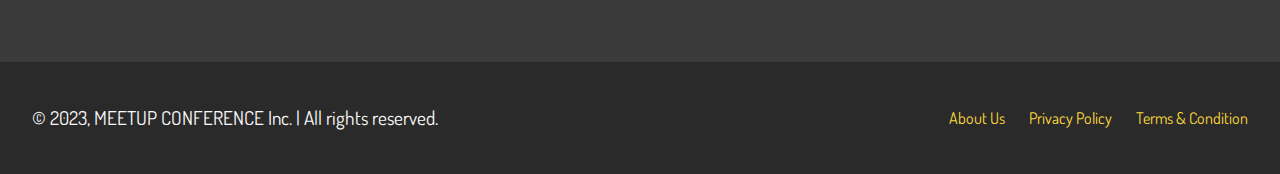
==== commit 62a58f12: "push" ====
--- a/EX02-es_layout_meetup/index.html
+++ b/EX02-es_layout_meetup/index.html
@@ -263,12 +263,18 @@
             </div>
             <div class="form-rewiew-container">
                 <form action="#">
-                    <label for="name">Name*</label>
-                    <input type="text" id="name" placeholder="John Doe">
-                    <label for="email">Email*</label>
-                    <input type="email" id="email" placeholder="you@youremail.com">
-                    <label for="message">Your Message*</label>
-                    <textarea name="message" id="message" cols="20" rows="5"></textarea>
+                    <div class="inliner">
+                        <label for="name">Name*</label>
+                        <input type="text" id="name" placeholder="John Doe">
+                    </div>
+                    <div class="inliner">
+                        <label for="email">Email*</label>
+                        <input type="email" id="email" placeholder="you@youremail.com">
+                    </div>
+                    <div class="inliner">
+                        <label for="message">Your Message*</label>
+                        <textarea name="message" id="message" cols="20" rows="5"></textarea>
+                    </div>
                     <div class="form-button-aligner">
                         <div class="form-button">
                             <p>SEND</p>
--- a/EX02-es_layout_meetup/css/style.css
+++ b/EX02-es_layout_meetup/css/style.css
@@ -775,8 +775,12 @@
         padding: 2.5rem 0;
     }
 
+    .main-form input{
+        display: inline;
+    }
+
     .form-container{
-        width: 85%;
+        width: 90%;
     }
 
     .form-rewiew-container{
@@ -785,9 +789,14 @@
         justify-content: space-evenly;
     }
 
+    .form-rewiew-container form{
+        padding: 2rem 0;
+    }
+
     .main-form-title{
         font-size: 2rem;
     }
+
 
     .main-form form{
         width: 40%;
@@ -807,4 +816,44 @@
         flex-direction: row;
         justify-content: space-between;
     }
+
+
+    .main-form label, .main-form input, .main-form textarea{
+        display: inline;
+        margin: 0.3rem 0;
+    }
+
+    .main-form input, .main-form textarea{
+        width: 80%;
+        margin-left: 0.6rem;
+    }
+
+    .inliner{
+        display: flex;
+        justify-content: flex-end;
+        align-items: flex-start;
+        margin-top: 0.8rem;
+    }
+}
+
+
+@media screen and(min-width: 1250px){
+    
+    .main-form label, .main-form input, .main-form textarea{
+        display: inline;
+        margin: 0.3rem 0;
+    }
+
+    .main-form input, .main-form textarea{
+        width: 80%;
+        margin-left: 0.6rem;
+    }
+
+    .inliner{
+        display: flex;
+        justify-content: flex-end;
+        align-items: flex-start;
+        margin-top: 0.8rem;
+    }
+
 }